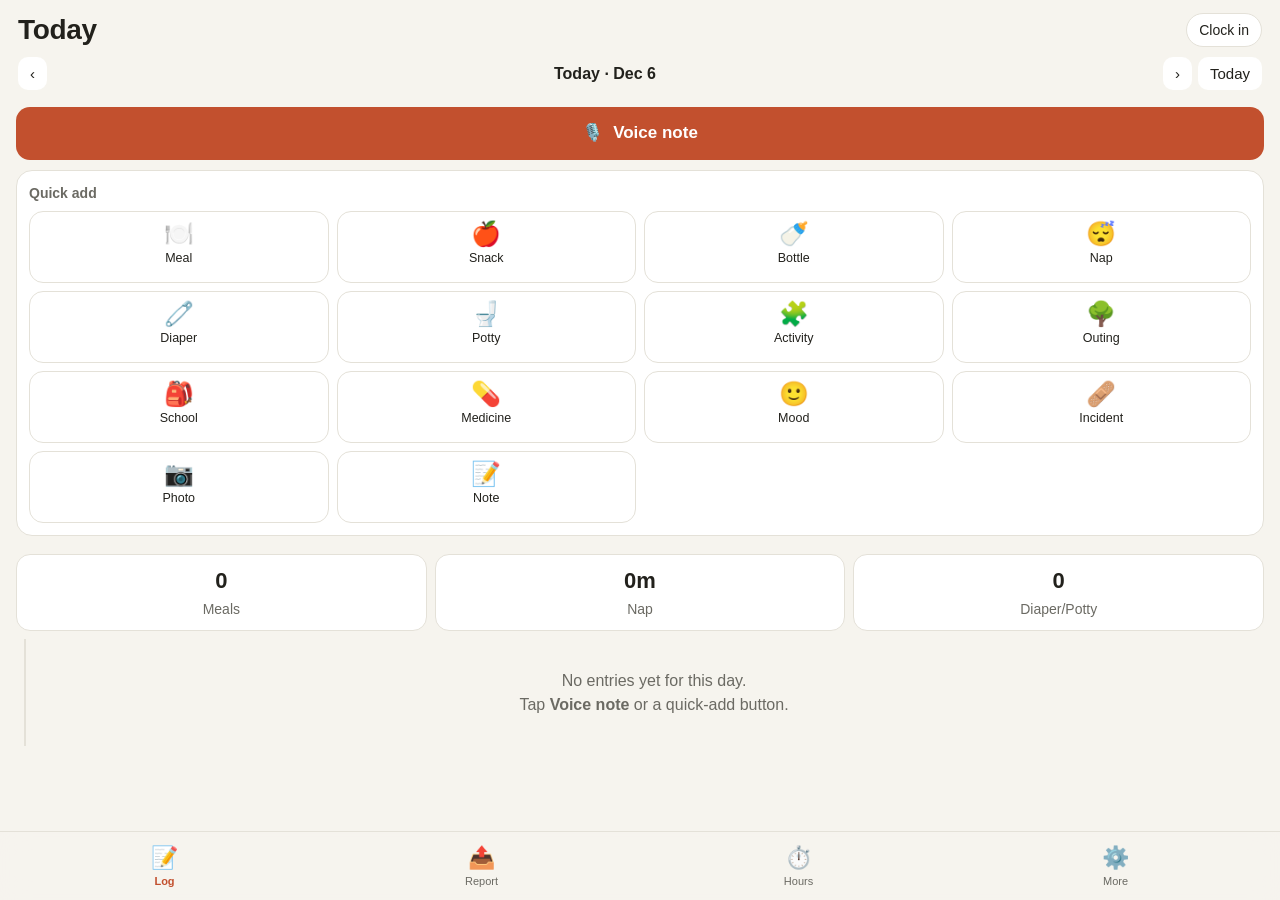
==== nannylog/index.html @ 2365e715 "Add Nanny Log iPhone web app (v1.0) Co-Authored-By: Claude Opus 5.5 <noreply@anthropic.com> Claude-S" ====
<!DOCTYPE html>
<html lang="en">
<head>
<meta charset="utf-8">
<meta name="viewport" content="width=device-width, initial-scale=1, viewport-fit=cover">
<meta name="apple-mobile-web-app-capable" content="yes">
<meta name="mobile-web-app-capable" content="yes">
<meta name="apple-mobile-web-app-status-bar-style" content="default">
<meta name="apple-mobile-web-app-title" content="Nanny Log">
<meta name="theme-color" content="#F6F4EE" media="(prefers-color-scheme: light)">
<meta name="theme-color" content="#16150F" media="(prefers-color-scheme: dark)">
<link rel="manifest" href="manifest.json">
<link rel="apple-touch-icon" href="icons/icon-180.png">
<title>Nanny Log</title>
<style>
:root{
  --bg:#F6F4EE;--card:#FFFFFF;--ink:#22211C;--sub:#6B6A63;--line:#E4E1D8;
  --accent:#C2502E;--accent-ink:#FFFFFF;--soft:#FBEDE7;--ok:#1D7A5A;--okbg:#E3F3EC;
  --warn:#9A5B07;--warnbg:#FCF1DC;--bad:#B3261E;--badbg:#FCE9E8;
  --r:16px;--safe-b:env(safe-area-inset-bottom);--safe-t:env(safe-area-inset-top);
}
@media (prefers-color-scheme:dark){:root{
  --bg:#16150F;--card:#22211B;--ink:#F1EFE8;--sub:#A9A79E;--line:#35342D;
  --accent:#E8774F;--accent-ink:#1A0E08;--soft:#3A231A;--ok:#5DCAA5;--okbg:#14332A;
  --warn:#F0B35A;--warnbg:#3A2A10;--bad:#F28B82;--badbg:#3D1715;}}
*{box-sizing:border-box;-webkit-tap-highlight-color:transparent}
html,body{margin:0;background:var(--bg);color:var(--ink);font:16px/1.45 -apple-system,BlinkMacSystemFont,"SF Pro Text","Segoe UI",Roboto,sans-serif}
body{padding-top:var(--safe-t);padding-bottom:calc(84px + var(--safe-b));min-height:100vh}
button,input,select,textarea{font:inherit;color:inherit}
header{position:sticky;top:0;z-index:5;background:var(--bg);padding:10px 18px 8px;border-bottom:1px solid transparent}
header.scrolled{border-bottom-color:var(--line)}
.hrow{display:flex;align-items:center;justify-content:space-between;gap:10px}
h1{font-size:28px;margin:0;font-weight:700;letter-spacing:-.3px}
.sub{color:var(--sub);font-size:14px}
.datebar{display:flex;align-items:center;gap:6px;margin-top:6px}
.datebar button{border:none;background:var(--card);border-radius:10px;padding:6px 12px;font-size:15px}
.datebar .d{flex:1;text-align:center;font-weight:600}
main{padding:8px 16px}
.card{background:var(--card);border-radius:var(--r);padding:14px;margin:10px 0;border:1px solid var(--line)}
.grid{display:grid;grid-template-columns:repeat(4,1fr);gap:8px}
.qa{border:none;background:var(--card);border:1px solid var(--line);border-radius:14px;padding:10px 2px 8px;display:flex;flex-direction:column;align-items:center;gap:3px;font-size:12.5px;min-height:72px}
.qa .ic{font-size:24px;line-height:1}
.qa:active{transform:scale(.96)}
.big{width:100%;border:none;border-radius:14px;padding:14px;font-weight:600;font-size:17px;background:var(--accent);color:var(--accent-ink);display:flex;gap:10px;align-items:center;justify-content:center}
.big.sec{background:var(--soft);color:var(--accent)}
.row{display:flex;gap:10px;align-items:center}
.chip{border:1px solid var(--line);background:var(--card);border-radius:999px;padding:6px 12px;font-size:14px}
.chip.on{background:var(--accent);color:var(--accent-ink);border-color:var(--accent)}
.tl{position:relative;margin-left:8px;padding-left:18px;border-left:2px solid var(--line)}
.item{position:relative;background:var(--card);border:1px solid var(--line);border-radius:14px;padding:10px 12px;margin:10px 0}
.item:before{content:"";position:absolute;left:-26px;top:16px;width:12px;height:12px;border-radius:50%;background:var(--accent);border:3px solid var(--bg)}
.item.incident:before{background:var(--bad)}
.item .t{font-size:13px;color:var(--sub)}
.item .h{font-weight:600;display:flex;gap:6px;align-items:center}
.item .tx{white-space:pre-wrap;margin-top:2px}
.item img{max-width:100%;border-radius:10px;margin-top:8px;display:block}
.item audio{width:100%;margin-top:8px}
.tag{font-size:11.5px;border-radius:6px;padding:1px 7px;background:var(--soft);color:var(--accent);font-weight:600}
.empty{text-align:center;color:var(--sub);padding:30px 10px}
nav{position:fixed;left:0;right:0;bottom:0;z-index:10;background:color-mix(in srgb,var(--bg) 92%,transparent);backdrop-filter:blur(14px);-webkit-backdrop-filter:blur(14px);border-top:1px solid var(--line);display:flex;padding:6px 6px calc(6px + var(--safe-b))}
nav button{flex:1;border:none;background:none;display:flex;flex-direction:column;align-items:center;font-size:11px;color:var(--sub);padding:4px 0}
nav button .ic{font-size:22px}
nav button.on{color:var(--accent);font-weight:600}
.sheet-bg{position:fixed;inset:0;background:rgba(0,0,0,.35);z-index:20;display:none}
.sheet{position:fixed;left:0;right:0;bottom:0;z-index:21;background:var(--bg);border-radius:22px 22px 0 0;padding:10px 16px calc(18px + var(--safe-b));max-height:92vh;overflow:auto;transform:translateY(105%);transition:transform .25s ease}
.sheet.open{transform:none}
.grab{width:40px;height:5px;border-radius:3px;background:var(--line);margin:4px auto 10px}
label{display:block;font-size:13px;color:var(--sub);margin:12px 0 4px;font-weight:600}
input[type=text],input[type=number],input[type=time],input[type=date],input[type=tel],select,textarea{width:100%;border:1px solid var(--line);background:var(--card);border-radius:12px;padding:11px 12px;font-size:16px}
textarea{min-height:110px;resize:vertical}
.mic{width:76px;height:76px;border-radius:50%;border:none;background:var(--accent);color:var(--accent-ink);font-size:30px;display:flex;align-items:center;justify-content:center;margin:6px auto}
.mic.rec{background:var(--bad);animation:pulse 1.2s infinite}
@keyframes pulse{0%{box-shadow:0 0 0 0 rgba(179,38,30,.45)}70%{box-shadow:0 0 0 18px rgba(179,38,30,0)}100%{box-shadow:0 0 0 0 rgba(179,38,30,0)}}
@media (prefers-reduced-motion:reduce){.mic.rec{animation:none}.sheet{transition:none}}
.hint{font-size:13px;color:var(--sub);text-align:center}
.note{font-size:13px;border-radius:12px;padding:10px 12px;background:var(--warnbg);color:var(--warn)}
.okn{background:var(--okbg);color:var(--ok)}
.stat{flex:1;background:var(--card);border:1px solid var(--line);border-radius:14px;padding:10px;text-align:center}
.stat b{display:block;font-size:22px}
.list .li{display:flex;justify-content:space-between;align-items:center;padding:10px 0;border-bottom:1px solid var(--line)}
.list .li:last-child{border-bottom:none}
.link{border:none;background:none;color:var(--accent);font-weight:600;padding:6px 0}
.danger{color:var(--bad)}
.toast{position:fixed;left:50%;bottom:calc(96px + var(--safe-b));transform:translateX(-50%);background:var(--ink);color:var(--bg);padding:10px 16px;border-radius:12px;font-size:14px;z-index:40;opacity:0;transition:opacity .2s;pointer-events:none}
.toast.show{opacity:1}
.view{display:none}.view.on{display:block}
.emerg a{display:flex;justify-content:space-between;text-decoration:none;color:inherit;padding:12px 0;border-bottom:1px solid var(--line)}
.emerg a b{color:var(--accent)}
pre.rep{white-space:pre-wrap;font:14px/1.5 -apple-system,sans-serif;background:var(--card);border:1px solid var(--line);border-radius:12px;padding:12px;margin:0}
.sr{position:absolute;width:1px;height:1px;overflow:hidden;clip:rect(0 0 0 0)}
</style>
</head>
<body>
<header id="hdr">
  <div class="hrow"><h1 id="title">Today</h1><button class="chip" id="clockBtn" aria-label="Clock in or out">Clock in</button></div>
  <div class="datebar" id="datebar">
    <button id="prevDay" aria-label="Previous day">‹</button>
    <div class="d" id="dateLbl"></div>
    <button id="nextDay" aria-label="Next day">›</button>
    <button id="todayBtn">Today</button>
  </div>
</header>

<main>
<!-- ============ TODAY / LOG ============ -->
<section class="view on" id="v-log">
  <button class="big" id="voiceBtn"><span>🎙️</span> Voice note</button>
  <div class="card" style="padding:12px">
    <div class="sub" style="margin-bottom:8px;font-weight:600">Quick add</div>
    <div class="grid" id="quick"></div>
  </div>
  <div class="row" id="childFilter" style="flex-wrap:wrap;gap:6px;margin:6px 0"></div>
  <div class="row" style="gap:8px;margin:8px 0">
    <div class="stat"><b id="sMeals">0</b><span class="sub">Meals</span></div>
    <div class="stat"><b id="sNap">0m</b><span class="sub">Nap</span></div>
    <div class="stat"><b id="sDiaper">0</b><span class="sub">Diaper/Potty</span></div>
  </div>
  <div class="tl" id="timeline"></div>
</section>

<!-- ============ REPORT ============ -->
<section class="view" id="v-report">
  <div class="card">
    <div class="sub" style="font-weight:600;margin-bottom:6px">Daily report for parents</div>
    <pre class="rep" id="repText"></pre>
    <div class="row" style="margin-top:12px">
      <button class="big" id="shareRep"><span>📤</span> Share</button>
      <button class="big sec" id="copyRep">Copy</button>
    </div>
  </div>
  <div class="card">
    <div class="sub" style="font-weight:600">Search all logs</div>
    <input type="text" id="searchBox" placeholder="e.g. fever, park, Maya" style="margin-top:8px">
    <div id="searchRes" class="list"></div>
  </div>
</section>

<!-- ============ HOURS ============ -->
<section class="view" id="v-hours">
  <div class="row" style="gap:8px">
    <div class="stat"><b id="hWeek">0.0</b><span class="sub">Hours this week</span></div>
    <div class="stat"><b id="hPay">$0</b><span class="sub">Est. gross pay</span></div>
  </div>
  <div class="note" id="otNote" style="display:none;margin-top:10px"></div>
  <div class="card">
    <div class="hrow"><div class="sub" style="font-weight:600">Shifts</div><button class="link" id="addShift">+ Add shift</button></div>
    <div class="list" id="shiftList"></div>
  </div>
  <p class="hint">Week runs Sunday to Saturday. Ontario overtime generally starts after 44 hours in a week (1.5× pay). Estimates only, before tax.</p>
</section>

<!-- ============ SETTINGS / MORE ============ -->
<section class="view" id="v-more">
  <div class="card emerg">
    <div class="sub" style="font-weight:600">Emergency</div>
    <a href="tel:911"><span>Emergency (police, ambulance, fire)</span><b>911</b></a>
    <a href="tel:18447647669"><span>Ontario Poison Centre</span><b>1-844-764-7669</b></a>
    <a href="tel:811"><span>Health811 (nurse advice)</span><b>811</b></a>
    <a id="parentCall" href="#"><span id="parentLbl">Parent</span><b id="parentNum">Add in settings</b></a>
    <div id="allergyBox" class="note" style="margin-top:10px;display:none"></div>
  </div>
  <div class="card">
    <div class="sub" style="font-weight:600">Children</div>
    <div class="list" id="kidList"></div>
    <button class="link" id="addKid">+ Add child</button>
  </div>
  <div class="card">
    <div class="sub" style="font-weight:600">Settings</div>
    <label for="setName">Your name</label><input type="text" id="setName" placeholder="e.g. Nusrat">
    <label for="setParent">Parent name</label><input type="text" id="setParent" placeholder="e.g. Sarah">
    <label for="setPhone">Parent phone</label><input type="tel" id="setPhone" placeholder="e.g. 416 555 0123">
    <label for="setRate">Hourly rate ($)</label><input type="number" id="setRate" step="0.05" min="0" placeholder="17.95">
    <label for="setLang">Voice note language</label>
    <select id="setLang">
      <option value="en-CA">English (Canada)</option><option value="en-US">English (US)</option>
      <option value="bn-BD">Bangla (বাংলা)</option><option value="hi-IN">Hindi</option><option value="ur-PK">Urdu</option>
    </select>
    <label for="setAudio">Keep audio recording with voice notes</label>
    <select id="setAudio"><option value="1">Yes</option><option value="0">No, text only</option></select>
  </div>
  <div class="card">
    <div class="sub" style="font-weight:600">Backup</div>
    <p class="hint" style="text-align:left">Your log is saved only on this phone. Make a backup every week and keep it in Files or iCloud Drive.</p>
    <button class="big sec" id="exportJson">Download backup</button>
    <div style="height:8px"></div>
    <button class="big sec" id="exportCsv">Export log as spreadsheet (CSV)</button>
    <div style="height:8px"></div>
    <label class="big sec" for="importFile" style="margin:0;color:var(--accent);font-size:17px">Restore from backup</label>
    <input type="file" id="importFile" accept="application/json,.json" class="sr">
  </div>
  <p class="hint">Nanny Log v1.0 · data stays on your device</p>
</section>
</main>

<nav id="nav">
  <button class="on" data-v="log"><span class="ic">📝</span>Log</button>
  <button data-v="report"><span class="ic">📤</span>Report</button>
  <button data-v="hours"><span class="ic">⏱️</span>Hours</button>
  <button data-v="more"><span class="ic">⚙️</span>More</button>
</nav>

<div class="sheet-bg" id="sheetBg"></div>
<div class="sheet" id="sheet" role="dialog" aria-modal="true"><div class="grab"></div><div id="sheetBody"></div></div>
<div class="toast" id="toast"></div>

<script>
/* ================= storage (IndexedDB) ================= */
const DB_NAME='nannylog', DB_VER=1;
let db;
function openDB(){return new Promise((res,rej)=>{const r=indexedDB.open(DB_NAME,DB_VER);
  r.onupgradeneeded=e=>{const d=e.target.result;
    if(!d.objectStoreNames.contains('entries')){const s=d.createObjectStore('entries',{keyPath:'id'});s.createIndex('date','date');}
    if(!d.objectStoreNames.contains('shifts')){const s=d.createObjectStore('shifts',{keyPath:'id'});s.createIndex('date','date');}
    if(!d.objectStoreNames.contains('kv'))d.createObjectStore('kv');};
  r.onsuccess=()=>{db=r.result;res(db)};r.onerror=()=>rej(r.error);});}
function tx(store,mode='readonly'){return db.transaction(store,mode).objectStore(store)}
const p=req=>new Promise((res,rej)=>{req.onsuccess=()=>res(req.result);req.onerror=()=>rej(req.error)});
const put=(s,v,k)=>p(tx(s,'readwrite').put(v,k));
const del=(s,k)=>p(tx(s,'readwrite').delete(k));
const getAll=s=>p(tx(s).getAll());
const byDate=(s,d)=>p(tx(s).index('date').getAll(d));
const kvGet=k=>p(tx('kv').get(k));
const uid=()=>Date.now().toString(36)+Math.random().toString(36).slice(2,7);

/* ================= state ================= */
let S={name:'',parent:'',phone:'',rate:17.95,lang:'en-CA',keepAudio:'1',kids:[]};
let curDate=today(); let filterKid='all';
function today(d=new Date()){return d.getFullYear()+'-'+String(d.getMonth()+1).padStart(2,'0')+'-'+String(d.getDate()).padStart(2,'0')}
function fmtDate(s){const d=new Date(s+'T12:00');return d.toLocaleDateString('en-CA',{weekday:'long',month:'short',day:'numeric'})}
function fmtTime(ts){return new Date(ts).toLocaleTimeString('en-CA',{hour:'numeric',minute:'2-digit'})}
function esc(s){return (s||'').replace(/[&<>"]/g,c=>({'&':'&amp;','<':'&lt;','>':'&gt;','"':'&quot;'}[c]))}
async function saveSettings(){await put('kv',S,'settings')}

const TYPES={
  meal:{ic:'🍽️',lbl:'Meal'}, snack:{ic:'🍎',lbl:'Snack'}, bottle:{ic:'🍼',lbl:'Bottle'},
  nap:{ic:'😴',lbl:'Nap'}, diaper:{ic:'🧷',lbl:'Diaper'}, potty:{ic:'🚽',lbl:'Potty'},
  play:{ic:'🧩',lbl:'Activity'}, outing:{ic:'🌳',lbl:'Outing'}, school:{ic:'🎒',lbl:'School'},
  medicine:{ic:'💊',lbl:'Medicine'}, mood:{ic:'🙂',lbl:'Mood'}, incident:{ic:'🩹',lbl:'Incident'},
  photo:{ic:'📷',lbl:'Photo'}, note:{ic:'📝',lbl:'Note'}, voice:{ic:'🎙️',lbl:'Voice note'}
};
const QUICK=['meal','snack','bottle','nap','diaper','potty','play','outing','school','medicine','mood','incident','photo','note'];

/* ================= ui helpers ================= */
const $=id=>document.getElementById(id);
function toast(m){const t=$('toast');t.textContent=m;t.classList.add('show');clearTimeout(t._h);t._h=setTimeout(()=>t.classList.remove('show'),1800)}
function openSheet(html,onReady){$('sheetBody').innerHTML=html;$('sheetBg').style.display='block';requestAnimationFrame(()=>$('sheet').classList.add('open'));onReady&&onReady()}
function closeSheet(){stopVoice();$('sheet').classList.remove('open');setTimeout(()=>{$('sheetBg').style.display='none';$('sheetBody').innerHTML=''},250)}
$('sheetBg').onclick=closeSheet;
window.addEventListener('scroll',()=>$('hdr').classList.toggle('scrolled',scrollY>4));

function kidChips(sel,id='kidSel'){
  if(!S.kids.length)return '<p class="hint" style="text-align:left">Tip: add children in More → Children.</p>';
  return `<label>Child</label><div class="row" id="${id}" style="flex-wrap:wrap;gap:6px">`+
    S.kids.map(k=>`<button type="button" class="chip ${sel.includes(k.id)?'on':''}" data-k="${k.id}">${esc(k.name)}</button>`).join('')+'</div>';
}
function bindKidChips(id='kidSel'){const w=$(id);if(!w)return;w.querySelectorAll('.chip').forEach(b=>b.onclick=()=>b.classList.toggle('on'))}
function readKids(id='kidSel'){const w=$(id);if(!w)return [];return [...w.querySelectorAll('.chip.on')].map(b=>b.dataset.k)}
function kidNames(ids){return (ids||[]).map(i=>(S.kids.find(k=>k.id===i)||{}).name).filter(Boolean).join(', ')}
function nowTimeStr(){const d=new Date();return String(d.getHours()).padStart(2,'0')+':'+String(d.getMinutes()).padStart(2,'0')}
function tsFrom(dateStr,timeStr){return new Date(dateStr+'T'+(timeStr||'12:00')).getTime()}

/* ================= entry editor ================= */
const DETAIL={
  meal:[['what','What did they eat?','text','e.g. rice, dal, chicken'],['amount','How much?','select',['All','Most','Half','A little','None']]],
  snack:[['what','Snack','text','e.g. apple slices + cheese'],['amount','How much?','select',['All','Most','Half','A little','None']]],
  bottle:[['ml','Amount (ml)','number','e.g. 150'],['kind','Type','select',['Breast milk','Formula','Milk','Water']]],
  nap:[['start','Start','time'],['end','End','time']],
  diaper:[['kind','Diaper','select',['Wet','Dirty','Wet + dirty','Dry']]],
  potty:[['kind','Potty','select',['Pee','Poop','Tried, nothing','Accident']]],
  play:[['what','Activity','text','e.g. blocks, painting, reading']],
  outing:[['where','Where?','text','e.g. Riverdale Park, library']],
  school:[['kind','School','select',['Drop-off','Pick-up','Homework']]],
  medicine:[['name','Medicine','text','name and dose'],['permission','Written permission from parent?','select',['Yes','No']]],
  mood:[['kind','Mood','select',['Happy','Calm','Tired','Cranky','Sad','Unwell']]],
  incident:[['what','What happened?','text','e.g. fell at park, scraped knee'],['action','What did you do?','text','e.g. cleaned, ice pack'],['told','Parent informed?','select',['Yes, called','Yes, text','Will tell at pick-up']]],
  photo:[], note:[]
};
function detailHtml(type,d={}){return (DETAIL[type]||[]).map(([k,l,t,ph])=>{
  if(t==='select')return `<label>${l}</label><select data-f="${k}">`+ph.map(o=>`<option ${d[k]===o?'selected':''}>${o}</option>`).join('')+'</select>';
  return `<label>${l}</label><input type="${t}" data-f="${k}" value="${esc(d[k]||'')}" placeholder="${ph||''}">`;}).join('')}
function summary(e){const d=e.details||{};
  switch(e.type){case 'meal':case 'snack':return [d.what,d.amount&&`(${d.amount.toLowerCase()})`].filter(Boolean).join(' ');
  case 'bottle':return [d.ml&&d.ml+' ml',d.kind].filter(Boolean).join(' ');
  case 'nap':return d.start?`${d.start}${d.end?' – '+d.end:' (sleeping)'}${napMin(e)?' · '+mins(napMin(e)):''}`:'';
  case 'diaper':case 'potty':case 'mood':case 'school':return d.kind||'';
  case 'play':return d.what||''; case 'outing':return d.where||'';
  case 'medicine':return [d.name,d.permission&&('permission: '+d.permission)].filter(Boolean).join(' · ');
  case 'incident':return [d.what,d.action&&('Action: '+d.action),d.told&&('Parent: '+d.told)].filter(Boolean).join('\n');
  default:return '';}}
function napMin(e){const d=e.details||{};if(!d.start||!d.end)return 0;const [a,b]=d.start.split(':').map(Number),[c,f]=d.end.split(':').map(Number);let m=(c*60+f)-(a*60+b);if(m<0)m+=1440;return m}
function mins(m){return m>=60?`${Math.floor(m/60)}h ${m%60}m`:`${m}m`}

async function openEntry(type,existing){
  const e=existing||{id:uid(),date:curDate,type,kids:S.kids.length===1?[S.kids[0].id]:[],details:{},text:''};
  if(!existing&&type==='nap')e.details.start=nowTimeStr();
  const t=TYPES[e.type];
  openSheet(`
    <div class="hrow"><h2 style="margin:0">${t.ic} ${t.lbl}</h2><button class="link" id="cancelE">Cancel</button></div>
    ${kidChips(e.kids)}
    <label for="eTime" ${e.type==='nap'?'style="display:none"':''}>Time</label><input ${e.type==='nap'?'style="display:none"':''} type="time" id="eTime" value="${existing?new Date(e.ts).toTimeString().slice(0,5):nowTimeStr()}">
    ${detailHtml(e.type,e.details)}
    <label for="eText">Notes</label>
    <textarea id="eText" placeholder="Type, or tap the 🎤 on your keyboard to dictate">${esc(e.text)}</textarea>
    ${e.type==='photo'||e.photo?`<label>Photo</label><input type="file" id="ePhoto" accept="image/*" capture="environment"><div id="ePrev"></div>`:''}
    ${e.type==='medicine'?'<div class="note" style="margin-top:10px">Give medicine only with the parent\'s written permission.</div>':''}
    ${e.type==='incident'?'<div class="note" style="margin-top:10px">Tell the parents about every injury, even small ones. Call 911 if it is serious.</div>':''}
    <div style="height:14px"></div>
    <button class="big" id="saveE">Save</button>
    ${existing?'<div style="text-align:center;margin-top:8px"><button class="link danger" id="delE">Delete entry</button></div>':''}
  `,()=>{
    bindKidChips();$('cancelE').onclick=closeSheet;
    let photoBlob=e.photo||null;
    if(photoBlob&&$('ePrev'))$('ePrev').innerHTML=`<img src="${URL.createObjectURL(photoBlob)}" style="max-width:100%;border-radius:10px;margin-top:8px">`;
    if($('ePhoto'))$('ePhoto').onchange=async ev=>{const f=ev.target.files[0];if(!f)return;photoBlob=await shrink(f);$('ePrev').innerHTML=`<img src="${URL.createObjectURL(photoBlob)}" style="max-width:100%;border-radius:10px;margin-top:8px">`};
    $('saveE').onclick=async()=>{
      const det={};document.querySelectorAll('#sheetBody [data-f]').forEach(i=>det[i.dataset.f]=i.value.trim());
      e.details=det;e.text=$('eText').value.trim();e.kids=readKids();e.ts=tsFrom(e.date,(e.type==='nap'&&det.start)?det.start:$('eTime').value);
      if(photoBlob)e.photo=photoBlob;
      if(e.type==='photo'&&!e.photo&&!e.text){toast('Add a photo or a note');return}
      await put('entries',e);closeSheet();toast('Saved');render();};
    if($('delE'))$('delE').onclick=async()=>{if(confirmDel()){await del('entries',e.id);closeSheet();toast('Deleted');render()}};
  });
}
function confirmDel(){return window.confirm('Delete this entry?')}
function shrink(file,max=1280){return new Promise(res=>{const img=new Image();img.onload=()=>{const s=Math.min(1,max/Math.max(img.width,img.height));const c=document.createElement('canvas');c.width=img.width*s;c.height=img.height*s;c.getContext('2d').drawImage(img,0,0,c.width,c.height);c.toBlob(b=>res(b||file),'image/jpeg',.82)};img.onerror=()=>res(file);img.src=URL.createObjectURL(file)})}

/* ================= voice note ================= */
const SR=window.SpeechRecognition||window.webkitSpeechRecognition;
let rec=null, recOn=false, mediaRec=null, audioChunks=[], audioBlob=null, finalText='';
function stopVoice(){try{rec&&recOn&&rec.stop()}catch(_){}recOn=false;try{mediaRec&&mediaRec.state==='recording'&&mediaRec.stop()}catch(_){}}
function openVoice(){
  audioBlob=null;finalText='';
  openSheet(`
    <div class="hrow"><h2 style="margin:0">🎙️ Voice note</h2><button class="link" id="cancelV">Cancel</button></div>
    ${kidChips(S.kids.length===1?[S.kids[0].id]:[])}
    <div style="text-align:center;margin-top:10px">
      <button class="mic" id="micBtn" aria-label="Start recording">🎤</button>
      <div class="hint" id="micHint">${SR?'Tap to start speaking. Tap again to stop.':'Live speech-to-text is not available here. Tap in the box and use the 🎤 on the iPhone keyboard to dictate.'}</div>
    </div>
    <label for="vText">Text (you can edit it)</label>
    <textarea id="vText" placeholder="Your words will appear here…"></textarea>
    <label for="vType">Save as</label>
    <select id="vType">${QUICK.filter(q=>q!=='photo').map(q=>`<option value="${q}" ${q==='note'?'selected':''}>${TYPES[q].lbl}</option>`).join('')}</select>
    <div id="vAudio"></div>
    <div style="height:14px"></div>
    <button class="big" id="saveV">Save</button>
  `,()=>{
    bindKidChips();$('cancelV').onclick=closeSheet;
    $('micBtn').onclick=()=>recOn?stopVoice():startVoice();
    $('saveV').onclick=async()=>{
      stopVoice();await new Promise(r=>setTimeout(r,350));
      const text=$('vText').value.trim();if(!text&&!audioBlob){toast('Nothing to save yet');return}
      const e={id:uid(),date:curDate,ts:curDate===today()?Date.now():tsFrom(curDate,nowTimeStr()),type:$('vType').value,kids:readKids(),details:{},text,voice:true};
      if(audioBlob&&S.keepAudio==='1')e.audio=audioBlob;
      await put('entries',e);closeSheet();toast('Voice note saved');render();};
  });
}
async function startVoice(){
  const box=$('vText');finalText=box.value?box.value.trim()+' ':'';
  if(!SR){box.focus();return}
  if(S.keepAudio==='1'&&navigator.mediaDevices&&window.MediaRecorder){
    try{const st=await navigator.mediaDevices.getUserMedia({audio:true});audioChunks=[];
      mediaRec=new MediaRecorder(st);mediaRec.ondataavailable=ev=>ev.data.size&&audioChunks.push(ev.data);
      mediaRec.onstop=()=>{st.getTracks().forEach(t=>t.stop());audioBlob=new Blob(audioChunks,{type:mediaRec.mimeType||'audio/mp4'});
        if($('vAudio'))$('vAudio').innerHTML=`<label>Recording</label><audio controls src="${URL.createObjectURL(audioBlob)}"></audio>`};
      mediaRec.start();}catch(err){mediaRec=null}
  }
  rec=new SR();rec.lang=S.lang;rec.interimResults=true;rec.continuous=true;
  rec.onresult=ev=>{let interim='';for(let i=ev.resultIndex;i<ev.results.length;i++){const r=ev.results[i];if(r.isFinal)finalText+=r[0].transcript.trim()+' ';else interim+=r[0].transcript}
    box.value=(finalText+interim).trimStart();};
  rec.onerror=ev=>{$('micHint').textContent=ev.error==='not-allowed'?'Microphone or speech permission was denied. Allow it in Settings, or use keyboard dictation.':'Speech stopped ('+ev.error+'). You can type or use keyboard dictation.';};
  rec.onend=()=>{if(recOn){try{rec.start()}catch(_){recOn=false;uiMic()}}else uiMic()};
  try{rec.start();recOn=true;uiMic()}catch(err){$('micHint').textContent='Could not start. Use keyboard dictation instead.'}
}
function uiMic(){const b=$('micBtn');if(!b)return;b.classList.toggle('rec',recOn);b.textContent=recOn?'■':'🎤';b.setAttribute('aria-label',recOn?'Stop recording':'Start recording');
  $('micHint').textContent=recOn?'Listening… tap ■ to stop.':(SR?'Tap to speak again, or edit the text.':$('micHint').textContent);
  if(!recOn&&mediaRec&&mediaRec.state==='recording')mediaRec.stop();}

/* ================= render log ================= */
async function render(){
  $('dateLbl').textContent=curDate===today()?'Today · '+fmtDate(curDate).split(',')[1]:fmtDate(curDate);
  $('title').textContent=({log:curDate===today()?'Today':'Log',report:'Report',hours:'Hours',more:'More'})[curView];
  let list=(await byDate('entries',curDate)).sort((a,b)=>a.ts-b.ts);
  const fk=$('childFilter');
  fk.innerHTML=S.kids.length>1?['all',...S.kids.map(k=>k.id)].map(id=>`<button class="chip ${filterKid===id?'on':''}" data-f="${id}">${id==='all'?'All':esc(S.kids.find(k=>k.id===id).name)}</button>`).join(''):'';
  fk.querySelectorAll('.chip').forEach(b=>b.onclick=()=>{filterKid=b.dataset.f;render()});
  if(filterKid!=='all')list=list.filter(e=>!e.kids||!e.kids.length||e.kids.includes(filterKid));
  $('sMeals').textContent=list.filter(e=>e.type==='meal').length;
  $('sNap').textContent=mins(list.filter(e=>e.type==='nap').reduce((a,e)=>a+napMin(e),0));
  $('sDiaper').textContent=list.filter(e=>e.type==='diaper'||e.type==='potty').length;
  const tl=$('timeline');
  if(!list.length){tl.innerHTML='<div class="empty">No entries yet for this day.<br>Tap <b>Voice note</b> or a quick-add button.</div>';}
  else tl.innerHTML=list.slice().reverse().map(e=>{const t=TYPES[e.type]||TYPES.note;const s=summary(e);
    return `<div class="item ${e.type==='incident'?'incident':''}" data-id="${e.id}">
      <div class="t">${fmtTime(e.ts)}${e.kids&&e.kids.length?' · '+esc(kidNames(e.kids)):''}${e.voice?' · <span class="tag">voice</span>':''}</div>
      <div class="h">${t.ic} ${t.lbl}</div>
      ${s?`<div class="tx">${esc(s)}</div>`:''}${e.text?`<div class="tx">${esc(e.text)}</div>`:''}
      ${e.photo?`<img alt="Photo" data-blob="photo">`:''}${e.audio?`<audio controls preload="none"></audio>`:''}
    </div>`}).join('');
  tl.querySelectorAll('.item').forEach(div=>{const e=list.find(x=>x.id===div.dataset.id);
    const img=div.querySelector('img');if(img&&e.photo)img.src=URL.createObjectURL(e.photo);
    const au=div.querySelector('audio');if(au&&e.audio)au.src=URL.createObjectURL(e.audio);
    div.onclick=ev=>{if(ev.target.tagName==='AUDIO')return;openEntry(e.type,e)};});
  renderClock();
  if(curView==='report')renderReport(list);
}

/* ================= report ================= */
async function buildReport(){
  const list=(await byDate('entries',curDate)).sort((a,b)=>a.ts-b.ts);
  const lines=[];const greet=S.parent?`Hi ${S.parent},`:'Hi,';
  lines.push(greet,`Here is the day summary for ${fmtDate(curDate)}.`,'');
  const groups=S.kids.length?[...S.kids.map(k=>({k,items:list.filter(e=>e.kids&&e.kids.includes(k.id))})),{k:{name:'General'},items:list.filter(e=>!e.kids||!e.kids.length)}]:[{k:null,items:list}];
  for(const g of groups){if(!g.items.length)continue;
    if(g.k)lines.push(`— ${g.k.name} —`);
    const nap=g.items.filter(e=>e.type==='nap').reduce((a,e)=>a+napMin(e),0);
    const meals=g.items.filter(e=>['meal','snack','bottle'].includes(e.type));
    if(meals.length)lines.push('Food: '+meals.map(e=>`${fmtTime(e.ts)} ${summary(e)||TYPES[e.type].lbl}`).join('; '));
    if(nap)lines.push('Nap: '+mins(nap));
    const dp=g.items.filter(e=>['diaper','potty'].includes(e.type));
    if(dp.length)lines.push(`Diaper/potty: ${dp.length} (`+dp.map(e=>summary(e)).filter(Boolean).join(', ')+')');
    const act=g.items.filter(e=>['play','outing','school'].includes(e.type));
    if(act.length)lines.push('Activities: '+act.map(e=>summary(e)||TYPES[e.type].lbl).join('; '));
    const md=g.items.filter(e=>e.type==='mood').map(e=>summary(e));if(md.length)lines.push('Mood: '+md.join(', '));
    const med=g.items.filter(e=>e.type==='medicine');if(med.length)lines.push('Medicine: '+med.map(e=>`${fmtTime(e.ts)} ${summary(e)}`).join('; '));
    const inc=g.items.filter(e=>e.type==='incident');if(inc.length)lines.push('⚠️ Incident: '+inc.map(e=>`${fmtTime(e.ts)} ${summary(e).replace(/\n/g,'. ')}`).join('; '));
    const notes=g.items.filter(e=>e.text&&!['incident'].includes(e.type)).map(e=>e.text);
    if(notes.length)lines.push('Notes: '+notes.join(' '));
    lines.push('');}
  if(!list.length)lines.push('(No entries logged for this day.)','');
  lines.push(S.name?`— ${S.name}`:'');
  return lines.join('\n').trim();
}
async function renderReport(){$('repText').textContent=await buildReport()}
$('shareRep').onclick=async()=>{const t=await buildReport();
  if(navigator.share){try{await navigator.share({title:'Daily report',text:t})}catch(_){}}else{await copy(t)}};
$('copyRep').onclick=async()=>copy(await buildReport());
async function copy(t){try{await navigator.clipboard.writeText(t);toast('Copied')}catch(_){toast('Select the text and copy')}}
$('searchBox').oninput=async ev=>{const q=ev.target.value.trim().toLowerCase();const out=$('searchRes');if(q.length<2){out.innerHTML='';return}
  const all=(await getAll('entries')).filter(e=>((e.text||'')+' '+summary(e)+' '+kidNames(e.kids)+' '+(TYPES[e.type]||{}).lbl).toLowerCase().includes(q)).sort((a,b)=>b.ts-a.ts).slice(0,40);
  out.innerHTML=all.length?all.map(e=>`<div class="li" data-d="${e.date}"><div><div class="sub">${fmtDate(e.date)} · ${fmtTime(e.ts)}</div><div>${TYPES[e.type].ic} ${esc((summary(e)+' '+(e.text||'')).trim().slice(0,90))}</div></div><span>›</span></div>`).join(''):'<div class="empty">No matches</div>';
  out.querySelectorAll('.li').forEach(li=>li.onclick=()=>{curDate=li.dataset.d;show('log')});};

/* ================= hours ================= */
async function openShift(sh){
  const s=sh||{id:uid(),date:curDate,in:nowTimeStr(),out:''};
  openSheet(`<div class="hrow"><h2 style="margin:0">⏱️ Shift</h2><button class="link" id="cancelS">Cancel</button></div>
    <label for="sDate">Date</label><input type="date" id="sDate" value="${s.date}">
    <label for="sIn">Start</label><input type="time" id="sIn" value="${s.in}">
    <label for="sOut">End</label><input type="time" id="sOut" value="${s.out||''}">
    <label for="sBreak">Unpaid break (minutes)</label><input type="number" id="sBreak" value="${s.brk||0}" min="0">
    <div style="height:14px"></div><button class="big" id="saveS">Save</button>
    ${sh?'<div style="text-align:center;margin-top:8px"><button class="link danger" id="delS">Delete shift</button></div>':''}`,()=>{
    $('cancelS').onclick=closeSheet;
    $('saveS').onclick=async()=>{s.date=$('sDate').value;s.in=$('sIn').value;s.out=$('sOut').value;s.brk=+$('sBreak').value||0;await put('shifts',s);closeSheet();toast('Shift saved');renderHours();renderClock()};
    if($('delS'))$('delS').onclick=async()=>{if(window.confirm('Delete this shift?')){await del('shifts',s.id);closeSheet();renderHours();renderClock()}};});
}
function shiftHrs(s){if(!s.in||!s.out)return 0;const [a,b]=s.in.split(':').map(Number),[c,d]=s.out.split(':').map(Number);let m=(c*60+d)-(a*60+b);if(m<0)m+=1440;return Math.max(0,m-(s.brk||0))/60}
function weekStart(d=new Date()){const x=new Date(d);x.setHours(0,0,0,0);x.setDate(x.getDate()-x.getDay());return x}
async function renderHours(){
  const all=(await getAll('shifts')).sort((a,b)=>(b.date+b.in).localeCompare(a.date+a.in));
  const ws=weekStart();const we=new Date(ws);we.setDate(we.getDate()+7);
  const wk=all.filter(s=>{const d=new Date(s.date+'T12:00');return d>=ws&&d<we});
  const h=wk.reduce((a,s)=>a+shiftHrs(s),0);const reg=Math.min(h,44),ot=Math.max(0,h-44);
  const rate=+S.rate||0;const pay=reg*rate+ot*rate*1.5;
  $('hWeek').textContent=h.toFixed(1);$('hPay').textContent='$'+pay.toFixed(2);
  const n=$('otNote');if(ot>0){n.style.display='block';n.textContent=`${ot.toFixed(1)} overtime hours this week (paid at 1.5× = $${(rate*1.5).toFixed(2)}/h).`}else n.style.display='none';
  $('shiftList').innerHTML=all.length?all.slice(0,60).map(s=>`<div class="li" data-id="${s.id}"><div><div>${fmtDate(s.date)}</div><div class="sub">${s.in} – ${s.out||'…working'}${s.brk?` · ${s.brk}m break`:''}</div></div><b>${s.out?shiftHrs(s).toFixed(2)+' h':''}</b></div>`).join(''):'<div class="empty">No shifts yet. Use “Clock in” at the top.</div>';
  $('shiftList').querySelectorAll('.li').forEach(li=>li.onclick=()=>openShift(all.find(s=>s.id===li.dataset.id)));
}
async function openShiftNow(){const t=today();return (await byDate('shifts',t)).find(s=>!s.out)}
async function renderClock(){const o=await openShiftNow();const b=$('clockBtn');b.textContent=o?'Clock out · '+o.in:'Clock in';b.classList.toggle('on',!!o)}
$('clockBtn').onclick=async()=>{const o=await openShiftNow();
  if(o){o.out=nowTimeStr();await put('shifts',o);toast('Clocked out · '+shiftHrs(o).toFixed(2)+' h')}
  else{await put('shifts',{id:uid(),date:today(),in:nowTimeStr(),out:'',brk:0});toast('Clocked in')}
  renderClock();if(curView==='hours')renderHours();};
$('addShift').onclick=()=>openShift();

/* ================= settings / kids ================= */
function renderMore(){
  $('setName').value=S.name;$('setParent').value=S.parent;$('setPhone').value=S.phone;$('setRate').value=S.rate;$('setLang').value=S.lang;$('setAudio').value=S.keepAudio;
  $('parentLbl').textContent=S.parent?`${S.parent} (parent)`:'Parent';$('parentNum').textContent=S.phone||'Add in settings';
  $('parentCall').href=S.phone?'tel:'+S.phone.replace(/[^\d+]/g,''):'#';
  const al=S.kids.filter(k=>k.allergy).map(k=>`${esc(k.name)}: ${esc(k.allergy)}`);
  $('allergyBox').style.display=al.length?'block':'none';$('allergyBox').innerHTML='<b>Allergies</b><br>'+al.join('<br>');
  $('kidList').innerHTML=S.kids.length?S.kids.map(k=>`<div class="li" data-id="${k.id}"><div><div>${esc(k.name)}</div><div class="sub">${esc([k.age,k.allergy&&('allergy: '+k.allergy)].filter(Boolean).join(' · ')||'tap to edit')}</div></div><span>›</span></div>`).join(''):'<div class="sub" style="padding:8px 0">No children added yet.</div>';
  $('kidList').querySelectorAll('.li').forEach(li=>li.onclick=()=>openKid(S.kids.find(k=>k.id===li.dataset.id)));
}
['setName','setParent','setPhone','setRate','setLang','setAudio'].forEach(id=>$(id).onchange=async()=>{
  S.name=$('setName').value.trim();S.parent=$('setParent').value.trim();S.phone=$('setPhone').value.trim();S.rate=parseFloat($('setRate').value)||0;S.lang=$('setLang').value;S.keepAudio=$('setAudio').value;
  await saveSettings();renderMore();toast('Saved');});
function openKid(k){const kid=k||{id:uid(),name:'',age:'',allergy:'',notes:''};
  openSheet(`<div class="hrow"><h2 style="margin:0">${k?'Edit child':'Add child'}</h2><button class="link" id="cancelK">Cancel</button></div>
  <label for="kName">Name</label><input type="text" id="kName" value="${esc(kid.name)}">
  <label for="kAge">Age</label><input type="text" id="kAge" value="${esc(kid.age)}" placeholder="e.g. 3 years">
  <label for="kAll">Allergies</label><input type="text" id="kAll" value="${esc(kid.allergy)}" placeholder="e.g. peanuts (EpiPen in bag)">
  <label for="kNotes">Routine notes</label><textarea id="kNotes" placeholder="nap time, foods, rules">${esc(kid.notes)}</textarea>
  <div style="height:14px"></div><button class="big" id="saveK">Save</button>
  ${k?'<div style="text-align:center;margin-top:8px"><button class="link danger" id="delK">Remove child</button></div>':''}`,()=>{
  $('cancelK').onclick=closeSheet;
  $('saveK').onclick=async()=>{kid.name=$('kName').value.trim();if(!kid.name){toast('Enter a name');return}kid.age=$('kAge').value.trim();kid.allergy=$('kAll').value.trim();kid.notes=$('kNotes').value.trim();
    if(!k)S.kids.push(kid);await saveSettings();closeSheet();renderMore();render();toast('Saved')};
  if($('delK'))$('delK').onclick=async()=>{if(window.confirm('Remove '+kid.name+'? Past log entries stay.')){S.kids=S.kids.filter(x=>x.id!==kid.id);await saveSettings();closeSheet();renderMore();render()}};});}
$('addKid').onclick=()=>openKid();

/* ================= backup ================= */
const b64=blob=>new Promise(r=>{const f=new FileReader();f.onload=()=>r(f.result);f.readAsDataURL(blob)});
const unb64=async u=>(await fetch(u)).blob();
function download(name,data,type){const a=document.createElement('a');a.href=URL.createObjectURL(new Blob([data],{type}));a.download=name;document.body.appendChild(a);a.click();setTimeout(()=>{URL.revokeObjectURL(a.href);a.remove()},1000)}
$('exportJson').onclick=async()=>{const entries=await getAll('entries');
  for(const e of entries){if(e.photo)e.photo=await b64(e.photo);if(e.audio)e.audio=await b64(e.audio)}
  const data={app:'nannylog',v:1,exported:new Date().toISOString(),settings:S,entries,shifts:await getAll('shifts')};
  download(`nanny-log-backup-${today()}.json`,JSON.stringify(data),'application/json');toast('Backup created')};
$('exportCsv').onclick=async()=>{const rows=[['Date','Time','Child','Type','Details','Notes']];
  (await getAll('entries')).sort((a,b)=>a.ts-b.ts).forEach(e=>rows.push([e.date,fmtTime(e.ts),kidNames(e.kids),(TYPES[e.type]||{}).lbl,summary(e).replace(/\n/g,' | '),e.text||'']));
  const csv=rows.map(r=>r.map(c=>'"'+String(c).replace(/"/g,'""')+'"').join(',')).join('\r\n');
  download(`nanny-log-${today()}.csv`,'﻿'+csv,'text/csv');toast('CSV exported')};
$('importFile').onchange=async ev=>{const f=ev.target.files[0];if(!f)return;
  try{const d=JSON.parse(await f.text());if(d.app!=='nannylog')throw 0;
    if(!window.confirm(`Restore ${d.entries.length} entries and ${d.shifts.length} shifts? Existing entries with the same ID will be replaced.`))return;
    for(const e of d.entries){if(e.photo)e.photo=await unb64(e.photo);if(e.audio)e.audio=await unb64(e.audio);await put('entries',e)}
    for(const s of d.shifts)await put('shifts',s);
    if(d.settings){S={...S,...d.settings};await saveSettings()}
    toast('Restored');renderMore();render();}catch(_){toast('Not a valid Nanny Log backup')}
  ev.target.value=''};

/* ================= navigation ================= */
let curView='log';
function show(v){curView=v;document.querySelectorAll('.view').forEach(s=>s.classList.toggle('on',s.id==='v-'+v));
  document.querySelectorAll('nav button').forEach(b=>b.classList.toggle('on',b.dataset.v===v));
  $('datebar').style.display=(v==='log'||v==='report')?'flex':'none';
  if(v==='hours')renderHours();if(v==='more')renderMore();render();scrollTo(0,0)}
document.querySelectorAll('nav button').forEach(b=>b.onclick=()=>show(b.dataset.v));
function shiftDay(n){const d=new Date(curDate+'T12:00');d.setDate(d.getDate()+n);curDate=today(d);render()}
$('prevDay').onclick=()=>shiftDay(-1);$('nextDay').onclick=()=>shiftDay(1);$('todayBtn').onclick=()=>{curDate=today();render()};
$('voiceBtn').onclick=openVoice;
$('quick').innerHTML=QUICK.map(q=>`<button class="qa" data-q="${q}"><span class="ic">${TYPES[q].ic}</span>${TYPES[q].lbl}</button>`).join('');
$('quick').querySelectorAll('.qa').forEach(b=>b.onclick=()=>openEntry(b.dataset.q));

/* ================= boot ================= */
(async()=>{await openDB();const s=await kvGet('settings');if(s)S={...S,...s};
  if(navigator.storage&&navigator.storage.persist)navigator.storage.persist().catch(()=>{});
  render();
  if('serviceWorker' in navigator&&location.protocol.startsWith('http'))navigator.serviceWorker.register('sw.js').catch(()=>{});
})();
</script>
</body>
</html>
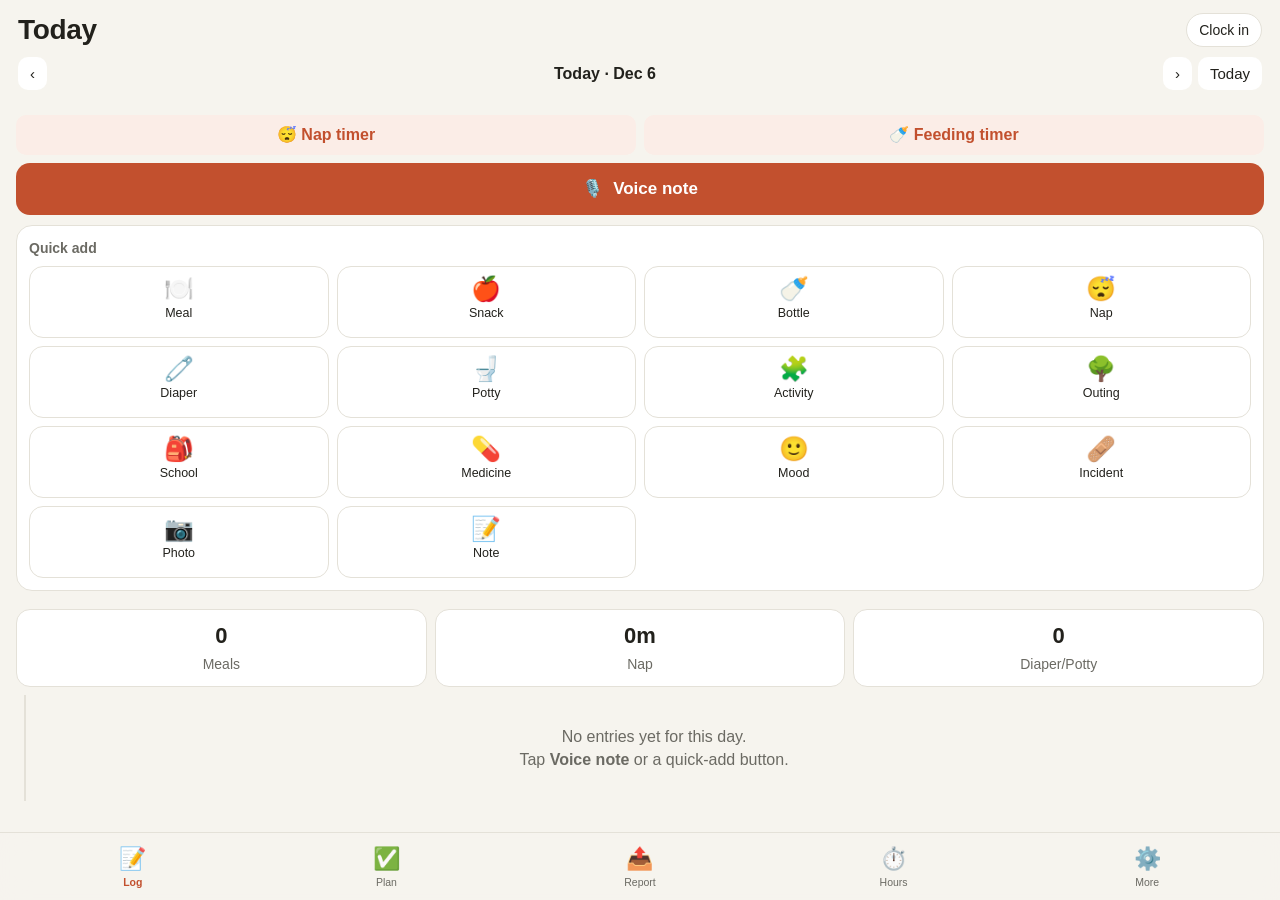
==== commit 81be9553: "Nanny Log v2.0: timers, bottle reminder, routines, calendar, shopping, medicine permission forms, PD" ====
--- a/nannylog/index.html
+++ b/nannylog/index.html
@@ -11,84 +11,8 @@
 <meta name="theme-color" content="#16150F" media="(prefers-color-scheme: dark)">
 <link rel="manifest" href="manifest.json">
 <link rel="apple-touch-icon" href="icons/icon-180.png">
+<link rel="stylesheet" href="styles.css">
 <title>Nanny Log</title>
-<style>
-:root{
-  --bg:#F6F4EE;--card:#FFFFFF;--ink:#22211C;--sub:#6B6A63;--line:#E4E1D8;
-  --accent:#C2502E;--accent-ink:#FFFFFF;--soft:#FBEDE7;--ok:#1D7A5A;--okbg:#E3F3EC;
-  --warn:#9A5B07;--warnbg:#FCF1DC;--bad:#B3261E;--badbg:#FCE9E8;
-  --r:16px;--safe-b:env(safe-area-inset-bottom);--safe-t:env(safe-area-inset-top);
-}
-@media (prefers-color-scheme:dark){:root{
-  --bg:#16150F;--card:#22211B;--ink:#F1EFE8;--sub:#A9A79E;--line:#35342D;
-  --accent:#E8774F;--accent-ink:#1A0E08;--soft:#3A231A;--ok:#5DCAA5;--okbg:#14332A;
-  --warn:#F0B35A;--warnbg:#3A2A10;--bad:#F28B82;--badbg:#3D1715;}}
-*{box-sizing:border-box;-webkit-tap-highlight-color:transparent}
-html,body{margin:0;background:var(--bg);color:var(--ink);font:16px/1.45 -apple-system,BlinkMacSystemFont,"SF Pro Text","Segoe UI",Roboto,sans-serif}
-body{padding-top:var(--safe-t);padding-bottom:calc(84px + var(--safe-b));min-height:100vh}
-button,input,select,textarea{font:inherit;color:inherit}
-header{position:sticky;top:0;z-index:5;background:var(--bg);padding:10px 18px 8px;border-bottom:1px solid transparent}
-header.scrolled{border-bottom-color:var(--line)}
-.hrow{display:flex;align-items:center;justify-content:space-between;gap:10px}
-h1{font-size:28px;margin:0;font-weight:700;letter-spacing:-.3px}
-.sub{color:var(--sub);font-size:14px}
-.datebar{display:flex;align-items:center;gap:6px;margin-top:6px}
-.datebar button{border:none;background:var(--card);border-radius:10px;padding:6px 12px;font-size:15px}
-.datebar .d{flex:1;text-align:center;font-weight:600}
-main{padding:8px 16px}
-.card{background:var(--card);border-radius:var(--r);padding:14px;margin:10px 0;border:1px solid var(--line)}
-.grid{display:grid;grid-template-columns:repeat(4,1fr);gap:8px}
-.qa{border:none;background:var(--card);border:1px solid var(--line);border-radius:14px;padding:10px 2px 8px;display:flex;flex-direction:column;align-items:center;gap:3px;font-size:12.5px;min-height:72px}
-.qa .ic{font-size:24px;line-height:1}
-.qa:active{transform:scale(.96)}
-.big{width:100%;border:none;border-radius:14px;padding:14px;font-weight:600;font-size:17px;background:var(--accent);color:var(--accent-ink);display:flex;gap:10px;align-items:center;justify-content:center}
-.big.sec{background:var(--soft);color:var(--accent)}
-.row{display:flex;gap:10px;align-items:center}
-.chip{border:1px solid var(--line);background:var(--card);border-radius:999px;padding:6px 12px;font-size:14px}
-.chip.on{background:var(--accent);color:var(--accent-ink);border-color:var(--accent)}
-.tl{position:relative;margin-left:8px;padding-left:18px;border-left:2px solid var(--line)}
-.item{position:relative;background:var(--card);border:1px solid var(--line);border-radius:14px;padding:10px 12px;margin:10px 0}
-.item:before{content:"";position:absolute;left:-26px;top:16px;width:12px;height:12px;border-radius:50%;background:var(--accent);border:3px solid var(--bg)}
-.item.incident:before{background:var(--bad)}
-.item .t{font-size:13px;color:var(--sub)}
-.item .h{font-weight:600;display:flex;gap:6px;align-items:center}
-.item .tx{white-space:pre-wrap;margin-top:2px}
-.item img{max-width:100%;border-radius:10px;margin-top:8px;display:block}
-.item audio{width:100%;margin-top:8px}
-.tag{font-size:11.5px;border-radius:6px;padding:1px 7px;background:var(--soft);color:var(--accent);font-weight:600}
-.empty{text-align:center;color:var(--sub);padding:30px 10px}
-nav{position:fixed;left:0;right:0;bottom:0;z-index:10;background:color-mix(in srgb,var(--bg) 92%,transparent);backdrop-filter:blur(14px);-webkit-backdrop-filter:blur(14px);border-top:1px solid var(--line);display:flex;padding:6px 6px calc(6px + var(--safe-b))}
-nav button{flex:1;border:none;background:none;display:flex;flex-direction:column;align-items:center;font-size:11px;color:var(--sub);padding:4px 0}
-nav button .ic{font-size:22px}
-nav button.on{color:var(--accent);font-weight:600}
-.sheet-bg{position:fixed;inset:0;background:rgba(0,0,0,.35);z-index:20;display:none}
-.sheet{position:fixed;left:0;right:0;bottom:0;z-index:21;background:var(--bg);border-radius:22px 22px 0 0;padding:10px 16px calc(18px + var(--safe-b));max-height:92vh;overflow:auto;transform:translateY(105%);transition:transform .25s ease}
-.sheet.open{transform:none}
-.grab{width:40px;height:5px;border-radius:3px;background:var(--line);margin:4px auto 10px}
-label{display:block;font-size:13px;color:var(--sub);margin:12px 0 4px;font-weight:600}
-input[type=text],input[type=number],input[type=time],input[type=date],input[type=tel],select,textarea{width:100%;border:1px solid var(--line);background:var(--card);border-radius:12px;padding:11px 12px;font-size:16px}
-textarea{min-height:110px;resize:vertical}
-.mic{width:76px;height:76px;border-radius:50%;border:none;background:var(--accent);color:var(--accent-ink);font-size:30px;display:flex;align-items:center;justify-content:center;margin:6px auto}
-.mic.rec{background:var(--bad);animation:pulse 1.2s infinite}
-@keyframes pulse{0%{box-shadow:0 0 0 0 rgba(179,38,30,.45)}70%{box-shadow:0 0 0 18px rgba(179,38,30,0)}100%{box-shadow:0 0 0 0 rgba(179,38,30,0)}}
-@media (prefers-reduced-motion:reduce){.mic.rec{animation:none}.sheet{transition:none}}
-.hint{font-size:13px;color:var(--sub);text-align:center}
-.note{font-size:13px;border-radius:12px;padding:10px 12px;background:var(--warnbg);color:var(--warn)}
-.okn{background:var(--okbg);color:var(--ok)}
-.stat{flex:1;background:var(--card);border:1px solid var(--line);border-radius:14px;padding:10px;text-align:center}
-.stat b{display:block;font-size:22px}
-.list .li{display:flex;justify-content:space-between;align-items:center;padding:10px 0;border-bottom:1px solid var(--line)}
-.list .li:last-child{border-bottom:none}
-.link{border:none;background:none;color:var(--accent);font-weight:600;padding:6px 0}
-.danger{color:var(--bad)}
-.toast{position:fixed;left:50%;bottom:calc(96px + var(--safe-b));transform:translateX(-50%);background:var(--ink);color:var(--bg);padding:10px 16px;border-radius:12px;font-size:14px;z-index:40;opacity:0;transition:opacity .2s;pointer-events:none}
-.toast.show{opacity:1}
-.view{display:none}.view.on{display:block}
-.emerg a{display:flex;justify-content:space-between;text-decoration:none;color:inherit;padding:12px 0;border-bottom:1px solid var(--line)}
-.emerg a b{color:var(--accent)}
-pre.rep{white-space:pre-wrap;font:14px/1.5 -apple-system,sans-serif;background:var(--card);border:1px solid var(--line);border-radius:12px;padding:12px;margin:0}
-.sr{position:absolute;width:1px;height:1px;overflow:hidden;clip:rect(0 0 0 0)}
-</style>
 </head>
 <body>
 <header id="hdr">
@@ -102,13 +26,16 @@
 </header>
 
 <main>
-<!-- ============ TODAY / LOG ============ -->
+<!-- ============ LOG ============ -->
 <section class="view on" id="v-log">
+  <div id="dueBox"></div>
+  <div id="timerBox"></div>
   <button class="big" id="voiceBtn"><span>🎙️</span> Voice note</button>
   <div class="card" style="padding:12px">
     <div class="sub" style="margin-bottom:8px;font-weight:600">Quick add</div>
     <div class="grid" id="quick"></div>
   </div>
+  <div id="todayEvents"></div>
   <div class="row" id="childFilter" style="flex-wrap:wrap;gap:6px;margin:6px 0"></div>
   <div class="row" style="gap:8px;margin:8px 0">
     <div class="stat"><b id="sMeals">0</b><span class="sub">Meals</span></div>
@@ -116,6 +43,32 @@
     <div class="stat"><b id="sDiaper">0</b><span class="sub">Diaper/Potty</span></div>
   </div>
   <div class="tl" id="timeline"></div>
+</section>
+
+<!-- ============ PLAN ============ -->
+<section class="view" id="v-plan">
+  <div class="seg" id="planSeg">
+    <button class="on" data-p="routines">Routines</button>
+    <button data-p="events">Calendar</button>
+    <button data-p="shop">Shopping</button>
+  </div>
+  <div id="p-routines"></div>
+  <div id="p-events" style="display:none">
+    <div class="card">
+      <div class="hrow"><div class="sub" style="font-weight:600">Next 14 days</div><button class="link" id="addEvent">+ Add</button></div>
+      <div id="eventList"></div>
+    </div>
+    <p class="hint">Tip: tap an event, then “Add to iPhone Calendar” to get a reminder alert even when the app is closed.</p>
+  </div>
+  <div id="p-shop" style="display:none">
+    <div class="card">
+      <div class="sub" style="font-weight:600">Running low? Tap to add</div>
+      <div class="qchips" id="shopQuick"></div>
+      <div class="row"><input type="text" id="shopInput" placeholder="Add item, e.g. size 4 diapers"><button class="sbtn" id="shopAdd">Add</button></div>
+    </div>
+    <div class="card"><div class="hrow"><div class="sub" style="font-weight:600">List</div><button class="link" id="shopClear">Clear done</button></div><div id="shopList"></div></div>
+    <button class="big sec" id="shopShare">📤 Send list to parents</button>
+  </div>
 </section>
 
 <!-- ============ REPORT ============ -->
@@ -129,6 +82,12 @@
     </div>
   </div>
   <div class="card">
+    <div class="sub" style="font-weight:600">Weekly PDF report</div>
+    <p class="small">All days of the week for each child: food, naps, activities, medicine and incidents.</p>
+    <div class="seg" id="repWeekSeg"><button class="on" data-w="0">This week</button><button data-w="-1">Last week</button></div>
+    <button class="big" id="weekPdf">📄 Create weekly PDF</button>
+  </div>
+  <div class="card">
     <div class="sub" style="font-weight:600">Search all logs</div>
     <input type="text" id="searchBox" placeholder="e.g. fever, park, Maya" style="margin-top:8px">
     <div id="searchRes" class="list"></div>
@@ -137,11 +96,13 @@
 
 <!-- ============ HOURS ============ -->
 <section class="view" id="v-hours">
+  <div class="seg" id="hrsWeekSeg"><button class="on" data-w="0">This week</button><button data-w="-1">Last week</button></div>
   <div class="row" style="gap:8px">
-    <div class="stat"><b id="hWeek">0.0</b><span class="sub">Hours this week</span></div>
+    <div class="stat"><b id="hWeek">0.0</b><span class="sub">Hours</span></div>
     <div class="stat"><b id="hPay">$0</b><span class="sub">Est. gross pay</span></div>
   </div>
   <div class="note" id="otNote" style="display:none;margin-top:10px"></div>
+  <button class="big" id="tsPdf" style="margin-top:10px">📄 Timesheet PDF for pay</button>
   <div class="card">
     <div class="hrow"><div class="sub" style="font-weight:600">Shifts</div><button class="link" id="addShift">+ Add shift</button></div>
     <div class="list" id="shiftList"></div>
@@ -149,7 +110,7 @@
   <p class="hint">Week runs Sunday to Saturday. Ontario overtime generally starts after 44 hours in a week (1.5× pay). Estimates only, before tax.</p>
 </section>
 
-<!-- ============ SETTINGS / MORE ============ -->
+<!-- ============ MORE ============ -->
 <section class="view" id="v-more">
   <div class="card emerg">
     <div class="sub" style="font-weight:600">Emergency</div>
@@ -159,11 +120,24 @@
     <a id="parentCall" href="#"><span id="parentLbl">Parent</span><b id="parentNum">Add in settings</b></a>
     <div id="allergyBox" class="note" style="margin-top:10px;display:none"></div>
   </div>
+
+  <div class="card">
+    <div class="hrow"><div class="sub" style="font-weight:600">Share with parents (live view)</div><span class="sync" id="syncDot"><i></i><span id="syncTxt">off</span></span></div>
+    <p class="small">Parents open a private link and see today's log, timers, shopping list and calendar update live.</p>
+    <button class="big sec" id="openShare">Set up / get parent link</button>
+  </div>
+
+  <div class="card">
+    <div class="hrow"><div class="sub" style="font-weight:600">Medicine permission forms</div><button class="link" id="addPerm">+ New</button></div>
+    <div class="list" id="permList"></div>
+  </div>
+
   <div class="card">
     <div class="sub" style="font-weight:600">Children</div>
     <div class="list" id="kidList"></div>
     <button class="link" id="addKid">+ Add child</button>
   </div>
+
   <div class="card">
     <div class="sub" style="font-weight:600">Settings</div>
     <label for="setName">Your name</label><input type="text" id="setName" placeholder="e.g. Nusrat">
@@ -177,10 +151,13 @@
     </select>
     <label for="setAudio">Keep audio recording with voice notes</label>
     <select id="setAudio"><option value="1">Yes</option><option value="0">No, text only</option></select>
+    <label for="setTr">Translate Bangla notes to English</label>
+    <select id="setTr"><option value="1">Yes (uses MyMemory online translator)</option><option value="0">No</option></select>
   </div>
+
   <div class="card">
     <div class="sub" style="font-weight:600">Backup</div>
-    <p class="hint" style="text-align:left">Your log is saved only on this phone. Make a backup every week and keep it in Files or iCloud Drive.</p>
+    <p class="hint" style="text-align:left">Your log is saved on this phone. Make a backup every week and keep it in Files or iCloud Drive.</p>
     <button class="big sec" id="exportJson">Download backup</button>
     <div style="height:8px"></div>
     <button class="big sec" id="exportCsv">Export log as spreadsheet (CSV)</button>
@@ -188,12 +165,13 @@
     <label class="big sec" for="importFile" style="margin:0;color:var(--accent);font-size:17px">Restore from backup</label>
     <input type="file" id="importFile" accept="application/json,.json" class="sr">
   </div>
-  <p class="hint">Nanny Log v1.0 · data stays on your device</p>
+  <p class="hint">Nanny Log v2.0</p>
 </section>
 </main>
 
 <nav id="nav">
   <button class="on" data-v="log"><span class="ic">📝</span>Log</button>
+  <button data-v="plan"><span class="ic">✅</span>Plan</button>
   <button data-v="report"><span class="ic">📤</span>Report</button>
   <button data-v="hours"><span class="ic">⏱️</span>Hours</button>
   <button data-v="more"><span class="ic">⚙️</span>More</button>
@@ -202,347 +180,7 @@
 <div class="sheet-bg" id="sheetBg"></div>
 <div class="sheet" id="sheet" role="dialog" aria-modal="true"><div class="grab"></div><div id="sheetBody"></div></div>
 <div class="toast" id="toast"></div>
-
-<script>
-/* ================= storage (IndexedDB) ================= */
-const DB_NAME='nannylog', DB_VER=1;
-let db;
-function openDB(){return new Promise((res,rej)=>{const r=indexedDB.open(DB_NAME,DB_VER);
-  r.onupgradeneeded=e=>{const d=e.target.result;
-    if(!d.objectStoreNames.contains('entries')){const s=d.createObjectStore('entries',{keyPath:'id'});s.createIndex('date','date');}
-    if(!d.objectStoreNames.contains('shifts')){const s=d.createObjectStore('shifts',{keyPath:'id'});s.createIndex('date','date');}
-    if(!d.objectStoreNames.contains('kv'))d.createObjectStore('kv');};
-  r.onsuccess=()=>{db=r.result;res(db)};r.onerror=()=>rej(r.error);});}
-function tx(store,mode='readonly'){return db.transaction(store,mode).objectStore(store)}
-const p=req=>new Promise((res,rej)=>{req.onsuccess=()=>res(req.result);req.onerror=()=>rej(req.error)});
-const put=(s,v,k)=>p(tx(s,'readwrite').put(v,k));
-const del=(s,k)=>p(tx(s,'readwrite').delete(k));
-const getAll=s=>p(tx(s).getAll());
-const byDate=(s,d)=>p(tx(s).index('date').getAll(d));
-const kvGet=k=>p(tx('kv').get(k));
-const uid=()=>Date.now().toString(36)+Math.random().toString(36).slice(2,7);
-
-/* ================= state ================= */
-let S={name:'',parent:'',phone:'',rate:17.95,lang:'en-CA',keepAudio:'1',kids:[]};
-let curDate=today(); let filterKid='all';
-function today(d=new Date()){return d.getFullYear()+'-'+String(d.getMonth()+1).padStart(2,'0')+'-'+String(d.getDate()).padStart(2,'0')}
-function fmtDate(s){const d=new Date(s+'T12:00');return d.toLocaleDateString('en-CA',{weekday:'long',month:'short',day:'numeric'})}
-function fmtTime(ts){return new Date(ts).toLocaleTimeString('en-CA',{hour:'numeric',minute:'2-digit'})}
-function esc(s){return (s||'').replace(/[&<>"]/g,c=>({'&':'&amp;','<':'&lt;','>':'&gt;','"':'&quot;'}[c]))}
-async function saveSettings(){await put('kv',S,'settings')}
-
-const TYPES={
-  meal:{ic:'🍽️',lbl:'Meal'}, snack:{ic:'🍎',lbl:'Snack'}, bottle:{ic:'🍼',lbl:'Bottle'},
-  nap:{ic:'😴',lbl:'Nap'}, diaper:{ic:'🧷',lbl:'Diaper'}, potty:{ic:'🚽',lbl:'Potty'},
-  play:{ic:'🧩',lbl:'Activity'}, outing:{ic:'🌳',lbl:'Outing'}, school:{ic:'🎒',lbl:'School'},
-  medicine:{ic:'💊',lbl:'Medicine'}, mood:{ic:'🙂',lbl:'Mood'}, incident:{ic:'🩹',lbl:'Incident'},
-  photo:{ic:'📷',lbl:'Photo'}, note:{ic:'📝',lbl:'Note'}, voice:{ic:'🎙️',lbl:'Voice note'}
-};
-const QUICK=['meal','snack','bottle','nap','diaper','potty','play','outing','school','medicine','mood','incident','photo','note'];
-
-/* ================= ui helpers ================= */
-const $=id=>document.getElementById(id);
-function toast(m){const t=$('toast');t.textContent=m;t.classList.add('show');clearTimeout(t._h);t._h=setTimeout(()=>t.classList.remove('show'),1800)}
-function openSheet(html,onReady){$('sheetBody').innerHTML=html;$('sheetBg').style.display='block';requestAnimationFrame(()=>$('sheet').classList.add('open'));onReady&&onReady()}
-function closeSheet(){stopVoice();$('sheet').classList.remove('open');setTimeout(()=>{$('sheetBg').style.display='none';$('sheetBody').innerHTML=''},250)}
-$('sheetBg').onclick=closeSheet;
-window.addEventListener('scroll',()=>$('hdr').classList.toggle('scrolled',scrollY>4));
-
-function kidChips(sel,id='kidSel'){
-  if(!S.kids.length)return '<p class="hint" style="text-align:left">Tip: add children in More → Children.</p>';
-  return `<label>Child</label><div class="row" id="${id}" style="flex-wrap:wrap;gap:6px">`+
-    S.kids.map(k=>`<button type="button" class="chip ${sel.includes(k.id)?'on':''}" data-k="${k.id}">${esc(k.name)}</button>`).join('')+'</div>';
-}
-function bindKidChips(id='kidSel'){const w=$(id);if(!w)return;w.querySelectorAll('.chip').forEach(b=>b.onclick=()=>b.classList.toggle('on'))}
-function readKids(id='kidSel'){const w=$(id);if(!w)return [];return [...w.querySelectorAll('.chip.on')].map(b=>b.dataset.k)}
-function kidNames(ids){return (ids||[]).map(i=>(S.kids.find(k=>k.id===i)||{}).name).filter(Boolean).join(', ')}
-function nowTimeStr(){const d=new Date();return String(d.getHours()).padStart(2,'0')+':'+String(d.getMinutes()).padStart(2,'0')}
-function tsFrom(dateStr,timeStr){return new Date(dateStr+'T'+(timeStr||'12:00')).getTime()}
-
-/* ================= entry editor ================= */
-const DETAIL={
-  meal:[['what','What did they eat?','text','e.g. rice, dal, chicken'],['amount','How much?','select',['All','Most','Half','A little','None']]],
-  snack:[['what','Snack','text','e.g. apple slices + cheese'],['amount','How much?','select',['All','Most','Half','A little','None']]],
-  bottle:[['ml','Amount (ml)','number','e.g. 150'],['kind','Type','select',['Breast milk','Formula','Milk','Water']]],
-  nap:[['start','Start','time'],['end','End','time']],
-  diaper:[['kind','Diaper','select',['Wet','Dirty','Wet + dirty','Dry']]],
-  potty:[['kind','Potty','select',['Pee','Poop','Tried, nothing','Accident']]],
-  play:[['what','Activity','text','e.g. blocks, painting, reading']],
-  outing:[['where','Where?','text','e.g. Riverdale Park, library']],
-  school:[['kind','School','select',['Drop-off','Pick-up','Homework']]],
-  medicine:[['name','Medicine','text','name and dose'],['permission','Written permission from parent?','select',['Yes','No']]],
-  mood:[['kind','Mood','select',['Happy','Calm','Tired','Cranky','Sad','Unwell']]],
-  incident:[['what','What happened?','text','e.g. fell at park, scraped knee'],['action','What did you do?','text','e.g. cleaned, ice pack'],['told','Parent informed?','select',['Yes, called','Yes, text','Will tell at pick-up']]],
-  photo:[], note:[]
-};
-function detailHtml(type,d={}){return (DETAIL[type]||[]).map(([k,l,t,ph])=>{
-  if(t==='select')return `<label>${l}</label><select data-f="${k}">`+ph.map(o=>`<option ${d[k]===o?'selected':''}>${o}</option>`).join('')+'</select>';
-  return `<label>${l}</label><input type="${t}" data-f="${k}" value="${esc(d[k]||'')}" placeholder="${ph||''}">`;}).join('')}
-function summary(e){const d=e.details||{};
-  switch(e.type){case 'meal':case 'snack':return [d.what,d.amount&&`(${d.amount.toLowerCase()})`].filter(Boolean).join(' ');
-  case 'bottle':return [d.ml&&d.ml+' ml',d.kind].filter(Boolean).join(' ');
-  case 'nap':return d.start?`${d.start}${d.end?' – '+d.end:' (sleeping)'}${napMin(e)?' · '+mins(napMin(e)):''}`:'';
-  case 'diaper':case 'potty':case 'mood':case 'school':return d.kind||'';
-  case 'play':return d.what||''; case 'outing':return d.where||'';
-  case 'medicine':return [d.name,d.permission&&('permission: '+d.permission)].filter(Boolean).join(' · ');
-  case 'incident':return [d.what,d.action&&('Action: '+d.action),d.told&&('Parent: '+d.told)].filter(Boolean).join('\n');
-  default:return '';}}
-function napMin(e){const d=e.details||{};if(!d.start||!d.end)return 0;const [a,b]=d.start.split(':').map(Number),[c,f]=d.end.split(':').map(Number);let m=(c*60+f)-(a*60+b);if(m<0)m+=1440;return m}
-function mins(m){return m>=60?`${Math.floor(m/60)}h ${m%60}m`:`${m}m`}
-
-async function openEntry(type,existing){
-  const e=existing||{id:uid(),date:curDate,type,kids:S.kids.length===1?[S.kids[0].id]:[],details:{},text:''};
-  if(!existing&&type==='nap')e.details.start=nowTimeStr();
-  const t=TYPES[e.type];
-  openSheet(`
-    <div class="hrow"><h2 style="margin:0">${t.ic} ${t.lbl}</h2><button class="link" id="cancelE">Cancel</button></div>
-    ${kidChips(e.kids)}
-    <label for="eTime" ${e.type==='nap'?'style="display:none"':''}>Time</label><input ${e.type==='nap'?'style="display:none"':''} type="time" id="eTime" value="${existing?new Date(e.ts).toTimeString().slice(0,5):nowTimeStr()}">
-    ${detailHtml(e.type,e.details)}
-    <label for="eText">Notes</label>
-    <textarea id="eText" placeholder="Type, or tap the 🎤 on your keyboard to dictate">${esc(e.text)}</textarea>
-    ${e.type==='photo'||e.photo?`<label>Photo</label><input type="file" id="ePhoto" accept="image/*" capture="environment"><div id="ePrev"></div>`:''}
-    ${e.type==='medicine'?'<div class="note" style="margin-top:10px">Give medicine only with the parent\'s written permission.</div>':''}
-    ${e.type==='incident'?'<div class="note" style="margin-top:10px">Tell the parents about every injury, even small ones. Call 911 if it is serious.</div>':''}
-    <div style="height:14px"></div>
-    <button class="big" id="saveE">Save</button>
-    ${existing?'<div style="text-align:center;margin-top:8px"><button class="link danger" id="delE">Delete entry</button></div>':''}
-  `,()=>{
-    bindKidChips();$('cancelE').onclick=closeSheet;
-    let photoBlob=e.photo||null;
-    if(photoBlob&&$('ePrev'))$('ePrev').innerHTML=`<img src="${URL.createObjectURL(photoBlob)}" style="max-width:100%;border-radius:10px;margin-top:8px">`;
-    if($('ePhoto'))$('ePhoto').onchange=async ev=>{const f=ev.target.files[0];if(!f)return;photoBlob=await shrink(f);$('ePrev').innerHTML=`<img src="${URL.createObjectURL(photoBlob)}" style="max-width:100%;border-radius:10px;margin-top:8px">`};
-    $('saveE').onclick=async()=>{
-      const det={};document.querySelectorAll('#sheetBody [data-f]').forEach(i=>det[i.dataset.f]=i.value.trim());
-      e.details=det;e.text=$('eText').value.trim();e.kids=readKids();e.ts=tsFrom(e.date,(e.type==='nap'&&det.start)?det.start:$('eTime').value);
-      if(photoBlob)e.photo=photoBlob;
-      if(e.type==='photo'&&!e.photo&&!e.text){toast('Add a photo or a note');return}
-      await put('entries',e);closeSheet();toast('Saved');render();};
-    if($('delE'))$('delE').onclick=async()=>{if(confirmDel()){await del('entries',e.id);closeSheet();toast('Deleted');render()}};
-  });
-}
-function confirmDel(){return window.confirm('Delete this entry?')}
-function shrink(file,max=1280){return new Promise(res=>{const img=new Image();img.onload=()=>{const s=Math.min(1,max/Math.max(img.width,img.height));const c=document.createElement('canvas');c.width=img.width*s;c.height=img.height*s;c.getContext('2d').drawImage(img,0,0,c.width,c.height);c.toBlob(b=>res(b||file),'image/jpeg',.82)};img.onerror=()=>res(file);img.src=URL.createObjectURL(file)})}
-
-/* ================= voice note ================= */
-const SR=window.SpeechRecognition||window.webkitSpeechRecognition;
-let rec=null, recOn=false, mediaRec=null, audioChunks=[], audioBlob=null, finalText='';
-function stopVoice(){try{rec&&recOn&&rec.stop()}catch(_){}recOn=false;try{mediaRec&&mediaRec.state==='recording'&&mediaRec.stop()}catch(_){}}
-function openVoice(){
-  audioBlob=null;finalText='';
-  openSheet(`
-    <div class="hrow"><h2 style="margin:0">🎙️ Voice note</h2><button class="link" id="cancelV">Cancel</button></div>
-    ${kidChips(S.kids.length===1?[S.kids[0].id]:[])}
-    <div style="text-align:center;margin-top:10px">
-      <button class="mic" id="micBtn" aria-label="Start recording">🎤</button>
-      <div class="hint" id="micHint">${SR?'Tap to start speaking. Tap again to stop.':'Live speech-to-text is not available here. Tap in the box and use the 🎤 on the iPhone keyboard to dictate.'}</div>
-    </div>
-    <label for="vText">Text (you can edit it)</label>
-    <textarea id="vText" placeholder="Your words will appear here…"></textarea>
-    <label for="vType">Save as</label>
-    <select id="vType">${QUICK.filter(q=>q!=='photo').map(q=>`<option value="${q}" ${q==='note'?'selected':''}>${TYPES[q].lbl}</option>`).join('')}</select>
-    <div id="vAudio"></div>
-    <div style="height:14px"></div>
-    <button class="big" id="saveV">Save</button>
-  `,()=>{
-    bindKidChips();$('cancelV').onclick=closeSheet;
-    $('micBtn').onclick=()=>recOn?stopVoice():startVoice();
-    $('saveV').onclick=async()=>{
-      stopVoice();await new Promise(r=>setTimeout(r,350));
-      const text=$('vText').value.trim();if(!text&&!audioBlob){toast('Nothing to save yet');return}
-      const e={id:uid(),date:curDate,ts:curDate===today()?Date.now():tsFrom(curDate,nowTimeStr()),type:$('vType').value,kids:readKids(),details:{},text,voice:true};
-      if(audioBlob&&S.keepAudio==='1')e.audio=audioBlob;
-      await put('entries',e);closeSheet();toast('Voice note saved');render();};
-  });
-}
-async function startVoice(){
-  const box=$('vText');finalText=box.value?box.value.trim()+' ':'';
-  if(!SR){box.focus();return}
-  if(S.keepAudio==='1'&&navigator.mediaDevices&&window.MediaRecorder){
-    try{const st=await navigator.mediaDevices.getUserMedia({audio:true});audioChunks=[];
-      mediaRec=new MediaRecorder(st);mediaRec.ondataavailable=ev=>ev.data.size&&audioChunks.push(ev.data);
-      mediaRec.onstop=()=>{st.getTracks().forEach(t=>t.stop());audioBlob=new Blob(audioChunks,{type:mediaRec.mimeType||'audio/mp4'});
-        if($('vAudio'))$('vAudio').innerHTML=`<label>Recording</label><audio controls src="${URL.createObjectURL(audioBlob)}"></audio>`};
-      mediaRec.start();}catch(err){mediaRec=null}
-  }
-  rec=new SR();rec.lang=S.lang;rec.interimResults=true;rec.continuous=true;
-  rec.onresult=ev=>{let interim='';for(let i=ev.resultIndex;i<ev.results.length;i++){const r=ev.results[i];if(r.isFinal)finalText+=r[0].transcript.trim()+' ';else interim+=r[0].transcript}
-    box.value=(finalText+interim).trimStart();};
-  rec.onerror=ev=>{$('micHint').textContent=ev.error==='not-allowed'?'Microphone or speech permission was denied. Allow it in Settings, or use keyboard dictation.':'Speech stopped ('+ev.error+'). You can type or use keyboard dictation.';};
-  rec.onend=()=>{if(recOn){try{rec.start()}catch(_){recOn=false;uiMic()}}else uiMic()};
-  try{rec.start();recOn=true;uiMic()}catch(err){$('micHint').textContent='Could not start. Use keyboard dictation instead.'}
-}
-function uiMic(){const b=$('micBtn');if(!b)return;b.classList.toggle('rec',recOn);b.textContent=recOn?'■':'🎤';b.setAttribute('aria-label',recOn?'Stop recording':'Start recording');
-  $('micHint').textContent=recOn?'Listening… tap ■ to stop.':(SR?'Tap to speak again, or edit the text.':$('micHint').textContent);
-  if(!recOn&&mediaRec&&mediaRec.state==='recording')mediaRec.stop();}
-
-/* ================= render log ================= */
-async function render(){
-  $('dateLbl').textContent=curDate===today()?'Today · '+fmtDate(curDate).split(',')[1]:fmtDate(curDate);
-  $('title').textContent=({log:curDate===today()?'Today':'Log',report:'Report',hours:'Hours',more:'More'})[curView];
-  let list=(await byDate('entries',curDate)).sort((a,b)=>a.ts-b.ts);
-  const fk=$('childFilter');
-  fk.innerHTML=S.kids.length>1?['all',...S.kids.map(k=>k.id)].map(id=>`<button class="chip ${filterKid===id?'on':''}" data-f="${id}">${id==='all'?'All':esc(S.kids.find(k=>k.id===id).name)}</button>`).join(''):'';
-  fk.querySelectorAll('.chip').forEach(b=>b.onclick=()=>{filterKid=b.dataset.f;render()});
-  if(filterKid!=='all')list=list.filter(e=>!e.kids||!e.kids.length||e.kids.includes(filterKid));
-  $('sMeals').textContent=list.filter(e=>e.type==='meal').length;
-  $('sNap').textContent=mins(list.filter(e=>e.type==='nap').reduce((a,e)=>a+napMin(e),0));
-  $('sDiaper').textContent=list.filter(e=>e.type==='diaper'||e.type==='potty').length;
-  const tl=$('timeline');
-  if(!list.length){tl.innerHTML='<div class="empty">No entries yet for this day.<br>Tap <b>Voice note</b> or a quick-add button.</div>';}
-  else tl.innerHTML=list.slice().reverse().map(e=>{const t=TYPES[e.type]||TYPES.note;const s=summary(e);
-    return `<div class="item ${e.type==='incident'?'incident':''}" data-id="${e.id}">
-      <div class="t">${fmtTime(e.ts)}${e.kids&&e.kids.length?' · '+esc(kidNames(e.kids)):''}${e.voice?' · <span class="tag">voice</span>':''}</div>
-      <div class="h">${t.ic} ${t.lbl}</div>
-      ${s?`<div class="tx">${esc(s)}</div>`:''}${e.text?`<div class="tx">${esc(e.text)}</div>`:''}
-      ${e.photo?`<img alt="Photo" data-blob="photo">`:''}${e.audio?`<audio controls preload="none"></audio>`:''}
-    </div>`}).join('');
-  tl.querySelectorAll('.item').forEach(div=>{const e=list.find(x=>x.id===div.dataset.id);
-    const img=div.querySelector('img');if(img&&e.photo)img.src=URL.createObjectURL(e.photo);
-    const au=div.querySelector('audio');if(au&&e.audio)au.src=URL.createObjectURL(e.audio);
-    div.onclick=ev=>{if(ev.target.tagName==='AUDIO')return;openEntry(e.type,e)};});
-  renderClock();
-  if(curView==='report')renderReport(list);
-}
-
-/* ================= report ================= */
-async function buildReport(){
-  const list=(await byDate('entries',curDate)).sort((a,b)=>a.ts-b.ts);
-  const lines=[];const greet=S.parent?`Hi ${S.parent},`:'Hi,';
-  lines.push(greet,`Here is the day summary for ${fmtDate(curDate)}.`,'');
-  const groups=S.kids.length?[...S.kids.map(k=>({k,items:list.filter(e=>e.kids&&e.kids.includes(k.id))})),{k:{name:'General'},items:list.filter(e=>!e.kids||!e.kids.length)}]:[{k:null,items:list}];
-  for(const g of groups){if(!g.items.length)continue;
-    if(g.k)lines.push(`— ${g.k.name} —`);
-    const nap=g.items.filter(e=>e.type==='nap').reduce((a,e)=>a+napMin(e),0);
-    const meals=g.items.filter(e=>['meal','snack','bottle'].includes(e.type));
-    if(meals.length)lines.push('Food: '+meals.map(e=>`${fmtTime(e.ts)} ${summary(e)||TYPES[e.type].lbl}`).join('; '));
-    if(nap)lines.push('Nap: '+mins(nap));
-    const dp=g.items.filter(e=>['diaper','potty'].includes(e.type));
-    if(dp.length)lines.push(`Diaper/potty: ${dp.length} (`+dp.map(e=>summary(e)).filter(Boolean).join(', ')+')');
-    const act=g.items.filter(e=>['play','outing','school'].includes(e.type));
-    if(act.length)lines.push('Activities: '+act.map(e=>summary(e)||TYPES[e.type].lbl).join('; '));
-    const md=g.items.filter(e=>e.type==='mood').map(e=>summary(e));if(md.length)lines.push('Mood: '+md.join(', '));
-    const med=g.items.filter(e=>e.type==='medicine');if(med.length)lines.push('Medicine: '+med.map(e=>`${fmtTime(e.ts)} ${summary(e)}`).join('; '));
-    const inc=g.items.filter(e=>e.type==='incident');if(inc.length)lines.push('⚠️ Incident: '+inc.map(e=>`${fmtTime(e.ts)} ${summary(e).replace(/\n/g,'. ')}`).join('; '));
-    const notes=g.items.filter(e=>e.text&&!['incident'].includes(e.type)).map(e=>e.text);
-    if(notes.length)lines.push('Notes: '+notes.join(' '));
-    lines.push('');}
-  if(!list.length)lines.push('(No entries logged for this day.)','');
-  lines.push(S.name?`— ${S.name}`:'');
-  return lines.join('\n').trim();
-}
-async function renderReport(){$('repText').textContent=await buildReport()}
-$('shareRep').onclick=async()=>{const t=await buildReport();
-  if(navigator.share){try{await navigator.share({title:'Daily report',text:t})}catch(_){}}else{await copy(t)}};
-$('copyRep').onclick=async()=>copy(await buildReport());
-async function copy(t){try{await navigator.clipboard.writeText(t);toast('Copied')}catch(_){toast('Select the text and copy')}}
-$('searchBox').oninput=async ev=>{const q=ev.target.value.trim().toLowerCase();const out=$('searchRes');if(q.length<2){out.innerHTML='';return}
-  const all=(await getAll('entries')).filter(e=>((e.text||'')+' '+summary(e)+' '+kidNames(e.kids)+' '+(TYPES[e.type]||{}).lbl).toLowerCase().includes(q)).sort((a,b)=>b.ts-a.ts).slice(0,40);
-  out.innerHTML=all.length?all.map(e=>`<div class="li" data-d="${e.date}"><div><div class="sub">${fmtDate(e.date)} · ${fmtTime(e.ts)}</div><div>${TYPES[e.type].ic} ${esc((summary(e)+' '+(e.text||'')).trim().slice(0,90))}</div></div><span>›</span></div>`).join(''):'<div class="empty">No matches</div>';
-  out.querySelectorAll('.li').forEach(li=>li.onclick=()=>{curDate=li.dataset.d;show('log')});};
-
-/* ================= hours ================= */
-async function openShift(sh){
-  const s=sh||{id:uid(),date:curDate,in:nowTimeStr(),out:''};
-  openSheet(`<div class="hrow"><h2 style="margin:0">⏱️ Shift</h2><button class="link" id="cancelS">Cancel</button></div>
-    <label for="sDate">Date</label><input type="date" id="sDate" value="${s.date}">
-    <label for="sIn">Start</label><input type="time" id="sIn" value="${s.in}">
-    <label for="sOut">End</label><input type="time" id="sOut" value="${s.out||''}">
-    <label for="sBreak">Unpaid break (minutes)</label><input type="number" id="sBreak" value="${s.brk||0}" min="0">
-    <div style="height:14px"></div><button class="big" id="saveS">Save</button>
-    ${sh?'<div style="text-align:center;margin-top:8px"><button class="link danger" id="delS">Delete shift</button></div>':''}`,()=>{
-    $('cancelS').onclick=closeSheet;
-    $('saveS').onclick=async()=>{s.date=$('sDate').value;s.in=$('sIn').value;s.out=$('sOut').value;s.brk=+$('sBreak').value||0;await put('shifts',s);closeSheet();toast('Shift saved');renderHours();renderClock()};
-    if($('delS'))$('delS').onclick=async()=>{if(window.confirm('Delete this shift?')){await del('shifts',s.id);closeSheet();renderHours();renderClock()}};});
-}
-function shiftHrs(s){if(!s.in||!s.out)return 0;const [a,b]=s.in.split(':').map(Number),[c,d]=s.out.split(':').map(Number);let m=(c*60+d)-(a*60+b);if(m<0)m+=1440;return Math.max(0,m-(s.brk||0))/60}
-function weekStart(d=new Date()){const x=new Date(d);x.setHours(0,0,0,0);x.setDate(x.getDate()-x.getDay());return x}
-async function renderHours(){
-  const all=(await getAll('shifts')).sort((a,b)=>(b.date+b.in).localeCompare(a.date+a.in));
-  const ws=weekStart();const we=new Date(ws);we.setDate(we.getDate()+7);
-  const wk=all.filter(s=>{const d=new Date(s.date+'T12:00');return d>=ws&&d<we});
-  const h=wk.reduce((a,s)=>a+shiftHrs(s),0);const reg=Math.min(h,44),ot=Math.max(0,h-44);
-  const rate=+S.rate||0;const pay=reg*rate+ot*rate*1.5;
-  $('hWeek').textContent=h.toFixed(1);$('hPay').textContent='$'+pay.toFixed(2);
-  const n=$('otNote');if(ot>0){n.style.display='block';n.textContent=`${ot.toFixed(1)} overtime hours this week (paid at 1.5× = $${(rate*1.5).toFixed(2)}/h).`}else n.style.display='none';
-  $('shiftList').innerHTML=all.length?all.slice(0,60).map(s=>`<div class="li" data-id="${s.id}"><div><div>${fmtDate(s.date)}</div><div class="sub">${s.in} – ${s.out||'…working'}${s.brk?` · ${s.brk}m break`:''}</div></div><b>${s.out?shiftHrs(s).toFixed(2)+' h':''}</b></div>`).join(''):'<div class="empty">No shifts yet. Use “Clock in” at the top.</div>';
-  $('shiftList').querySelectorAll('.li').forEach(li=>li.onclick=()=>openShift(all.find(s=>s.id===li.dataset.id)));
-}
-async function openShiftNow(){const t=today();return (await byDate('shifts',t)).find(s=>!s.out)}
-async function renderClock(){const o=await openShiftNow();const b=$('clockBtn');b.textContent=o?'Clock out · '+o.in:'Clock in';b.classList.toggle('on',!!o)}
-$('clockBtn').onclick=async()=>{const o=await openShiftNow();
-  if(o){o.out=nowTimeStr();await put('shifts',o);toast('Clocked out · '+shiftHrs(o).toFixed(2)+' h')}
-  else{await put('shifts',{id:uid(),date:today(),in:nowTimeStr(),out:'',brk:0});toast('Clocked in')}
-  renderClock();if(curView==='hours')renderHours();};
-$('addShift').onclick=()=>openShift();
-
-/* ================= settings / kids ================= */
-function renderMore(){
-  $('setName').value=S.name;$('setParent').value=S.parent;$('setPhone').value=S.phone;$('setRate').value=S.rate;$('setLang').value=S.lang;$('setAudio').value=S.keepAudio;
-  $('parentLbl').textContent=S.parent?`${S.parent} (parent)`:'Parent';$('parentNum').textContent=S.phone||'Add in settings';
-  $('parentCall').href=S.phone?'tel:'+S.phone.replace(/[^\d+]/g,''):'#';
-  const al=S.kids.filter(k=>k.allergy).map(k=>`${esc(k.name)}: ${esc(k.allergy)}`);
-  $('allergyBox').style.display=al.length?'block':'none';$('allergyBox').innerHTML='<b>Allergies</b><br>'+al.join('<br>');
-  $('kidList').innerHTML=S.kids.length?S.kids.map(k=>`<div class="li" data-id="${k.id}"><div><div>${esc(k.name)}</div><div class="sub">${esc([k.age,k.allergy&&('allergy: '+k.allergy)].filter(Boolean).join(' · ')||'tap to edit')}</div></div><span>›</span></div>`).join(''):'<div class="sub" style="padding:8px 0">No children added yet.</div>';
-  $('kidList').querySelectorAll('.li').forEach(li=>li.onclick=()=>openKid(S.kids.find(k=>k.id===li.dataset.id)));
-}
-['setName','setParent','setPhone','setRate','setLang','setAudio'].forEach(id=>$(id).onchange=async()=>{
-  S.name=$('setName').value.trim();S.parent=$('setParent').value.trim();S.phone=$('setPhone').value.trim();S.rate=parseFloat($('setRate').value)||0;S.lang=$('setLang').value;S.keepAudio=$('setAudio').value;
-  await saveSettings();renderMore();toast('Saved');});
-function openKid(k){const kid=k||{id:uid(),name:'',age:'',allergy:'',notes:''};
-  openSheet(`<div class="hrow"><h2 style="margin:0">${k?'Edit child':'Add child'}</h2><button class="link" id="cancelK">Cancel</button></div>
-  <label for="kName">Name</label><input type="text" id="kName" value="${esc(kid.name)}">
-  <label for="kAge">Age</label><input type="text" id="kAge" value="${esc(kid.age)}" placeholder="e.g. 3 years">
-  <label for="kAll">Allergies</label><input type="text" id="kAll" value="${esc(kid.allergy)}" placeholder="e.g. peanuts (EpiPen in bag)">
-  <label for="kNotes">Routine notes</label><textarea id="kNotes" placeholder="nap time, foods, rules">${esc(kid.notes)}</textarea>
-  <div style="height:14px"></div><button class="big" id="saveK">Save</button>
-  ${k?'<div style="text-align:center;margin-top:8px"><button class="link danger" id="delK">Remove child</button></div>':''}`,()=>{
-  $('cancelK').onclick=closeSheet;
-  $('saveK').onclick=async()=>{kid.name=$('kName').value.trim();if(!kid.name){toast('Enter a name');return}kid.age=$('kAge').value.trim();kid.allergy=$('kAll').value.trim();kid.notes=$('kNotes').value.trim();
-    if(!k)S.kids.push(kid);await saveSettings();closeSheet();renderMore();render();toast('Saved')};
-  if($('delK'))$('delK').onclick=async()=>{if(window.confirm('Remove '+kid.name+'? Past log entries stay.')){S.kids=S.kids.filter(x=>x.id!==kid.id);await saveSettings();closeSheet();renderMore();render()}};});}
-$('addKid').onclick=()=>openKid();
-
-/* ================= backup ================= */
-const b64=blob=>new Promise(r=>{const f=new FileReader();f.onload=()=>r(f.result);f.readAsDataURL(blob)});
-const unb64=async u=>(await fetch(u)).blob();
-function download(name,data,type){const a=document.createElement('a');a.href=URL.createObjectURL(new Blob([data],{type}));a.download=name;document.body.appendChild(a);a.click();setTimeout(()=>{URL.revokeObjectURL(a.href);a.remove()},1000)}
-$('exportJson').onclick=async()=>{const entries=await getAll('entries');
-  for(const e of entries){if(e.photo)e.photo=await b64(e.photo);if(e.audio)e.audio=await b64(e.audio)}
-  const data={app:'nannylog',v:1,exported:new Date().toISOString(),settings:S,entries,shifts:await getAll('shifts')};
-  download(`nanny-log-backup-${today()}.json`,JSON.stringify(data),'application/json');toast('Backup created')};
-$('exportCsv').onclick=async()=>{const rows=[['Date','Time','Child','Type','Details','Notes']];
-  (await getAll('entries')).sort((a,b)=>a.ts-b.ts).forEach(e=>rows.push([e.date,fmtTime(e.ts),kidNames(e.kids),(TYPES[e.type]||{}).lbl,summary(e).replace(/\n/g,' | '),e.text||'']));
-  const csv=rows.map(r=>r.map(c=>'"'+String(c).replace(/"/g,'""')+'"').join(',')).join('\r\n');
-  download(`nanny-log-${today()}.csv`,'﻿'+csv,'text/csv');toast('CSV exported')};
-$('importFile').onchange=async ev=>{const f=ev.target.files[0];if(!f)return;
-  try{const d=JSON.parse(await f.text());if(d.app!=='nannylog')throw 0;
-    if(!window.confirm(`Restore ${d.entries.length} entries and ${d.shifts.length} shifts? Existing entries with the same ID will be replaced.`))return;
-    for(const e of d.entries){if(e.photo)e.photo=await unb64(e.photo);if(e.audio)e.audio=await unb64(e.audio);await put('entries',e)}
-    for(const s of d.shifts)await put('shifts',s);
-    if(d.settings){S={...S,...d.settings};await saveSettings()}
-    toast('Restored');renderMore();render();}catch(_){toast('Not a valid Nanny Log backup')}
-  ev.target.value=''};
-
-/* ================= navigation ================= */
-let curView='log';
-function show(v){curView=v;document.querySelectorAll('.view').forEach(s=>s.classList.toggle('on',s.id==='v-'+v));
-  document.querySelectorAll('nav button').forEach(b=>b.classList.toggle('on',b.dataset.v===v));
-  $('datebar').style.display=(v==='log'||v==='report')?'flex':'none';
-  if(v==='hours')renderHours();if(v==='more')renderMore();render();scrollTo(0,0)}
-document.querySelectorAll('nav button').forEach(b=>b.onclick=()=>show(b.dataset.v));
-function shiftDay(n){const d=new Date(curDate+'T12:00');d.setDate(d.getDate()+n);curDate=today(d);render()}
-$('prevDay').onclick=()=>shiftDay(-1);$('nextDay').onclick=()=>shiftDay(1);$('todayBtn').onclick=()=>{curDate=today();render()};
-$('voiceBtn').onclick=openVoice;
-$('quick').innerHTML=QUICK.map(q=>`<button class="qa" data-q="${q}"><span class="ic">${TYPES[q].ic}</span>${TYPES[q].lbl}</button>`).join('');
-$('quick').querySelectorAll('.qa').forEach(b=>b.onclick=()=>openEntry(b.dataset.q));
-
-/* ================= boot ================= */
-(async()=>{await openDB();const s=await kvGet('settings');if(s)S={...S,...s};
-  if(navigator.storage&&navigator.storage.persist)navigator.storage.persist().catch(()=>{});
-  render();
-  if('serviceWorker' in navigator&&location.protocol.startsWith('http'))navigator.serviceWorker.register('sw.js').catch(()=>{});
-})();
-</script>
+<script src="vendor/jspdf.umd.min.js"></script>
+<script src="app.js"></script>
 </body>
 </html>
--- a/nannylog/styles.css
+++ b/nannylog/styles.css
@@ -0,0 +1,110 @@
+
+:root{
+  --bg:#F6F4EE;--card:#FFFFFF;--ink:#22211C;--sub:#6B6A63;--line:#E4E1D8;
+  --accent:#C2502E;--accent-ink:#FFFFFF;--soft:#FBEDE7;--ok:#1D7A5A;--okbg:#E3F3EC;
+  --warn:#9A5B07;--warnbg:#FCF1DC;--bad:#B3261E;--badbg:#FCE9E8;
+  --r:16px;--safe-b:env(safe-area-inset-bottom);--safe-t:env(safe-area-inset-top);
+}
+@media (prefers-color-scheme:dark){:root{
+  --bg:#16150F;--card:#22211B;--ink:#F1EFE8;--sub:#A9A79E;--line:#35342D;
+  --accent:#E8774F;--accent-ink:#1A0E08;--soft:#3A231A;--ok:#5DCAA5;--okbg:#14332A;
+  --warn:#F0B35A;--warnbg:#3A2A10;--bad:#F28B82;--badbg:#3D1715;}}
+*{box-sizing:border-box;-webkit-tap-highlight-color:transparent}
+html,body{margin:0;background:var(--bg);color:var(--ink);font:16px/1.45 -apple-system,BlinkMacSystemFont,"SF Pro Text","Segoe UI",Roboto,sans-serif}
+body{padding-top:var(--safe-t);padding-bottom:calc(84px + var(--safe-b));min-height:100vh}
+button,input,select,textarea{font:inherit;color:inherit}
+header{position:sticky;top:0;z-index:5;background:var(--bg);padding:10px 18px 8px;border-bottom:1px solid transparent}
+header.scrolled{border-bottom-color:var(--line)}
+.hrow{display:flex;align-items:center;justify-content:space-between;gap:10px}
+h1{font-size:28px;margin:0;font-weight:700;letter-spacing:-.3px}
+.sub{color:var(--sub);font-size:14px}
+.datebar{display:flex;align-items:center;gap:6px;margin-top:6px}
+.datebar button{border:none;background:var(--card);border-radius:10px;padding:6px 12px;font-size:15px}
+.datebar .d{flex:1;text-align:center;font-weight:600}
+main{padding:8px 16px}
+.card{background:var(--card);border-radius:var(--r);padding:14px;margin:10px 0;border:1px solid var(--line)}
+.grid{display:grid;grid-template-columns:repeat(4,1fr);gap:8px}
+.qa{border:none;background:var(--card);border:1px solid var(--line);border-radius:14px;padding:10px 2px 8px;display:flex;flex-direction:column;align-items:center;gap:3px;font-size:12.5px;min-height:72px}
+.qa .ic{font-size:24px;line-height:1}
+.qa:active{transform:scale(.96)}
+.big{width:100%;border:none;border-radius:14px;padding:14px;font-weight:600;font-size:17px;background:var(--accent);color:var(--accent-ink);display:flex;gap:10px;align-items:center;justify-content:center}
+.big.sec{background:var(--soft);color:var(--accent)}
+.row{display:flex;gap:10px;align-items:center}
+.chip{border:1px solid var(--line);background:var(--card);border-radius:999px;padding:6px 12px;font-size:14px}
+.chip.on{background:var(--accent);color:var(--accent-ink);border-color:var(--accent)}
+.tl{position:relative;margin-left:8px;padding-left:18px;border-left:2px solid var(--line)}
+.item{position:relative;background:var(--card);border:1px solid var(--line);border-radius:14px;padding:10px 12px;margin:10px 0}
+.item:before{content:"";position:absolute;left:-26px;top:16px;width:12px;height:12px;border-radius:50%;background:var(--accent);border:3px solid var(--bg)}
+.item.incident:before{background:var(--bad)}
+.item .t{font-size:13px;color:var(--sub)}
+.item .h{font-weight:600;display:flex;gap:6px;align-items:center}
+.item .tx{white-space:pre-wrap;margin-top:2px}
+.item img{max-width:100%;border-radius:10px;margin-top:8px;display:block}
+.item audio{width:100%;margin-top:8px}
+.tag{font-size:11.5px;border-radius:6px;padding:1px 7px;background:var(--soft);color:var(--accent);font-weight:600}
+.empty{text-align:center;color:var(--sub);padding:30px 10px}
+nav{position:fixed;left:0;right:0;bottom:0;z-index:10;background:color-mix(in srgb,var(--bg) 92%,transparent);backdrop-filter:blur(14px);-webkit-backdrop-filter:blur(14px);border-top:1px solid var(--line);display:flex;padding:6px 6px calc(6px + var(--safe-b))}
+nav button{flex:1;border:none;background:none;display:flex;flex-direction:column;align-items:center;font-size:11px;color:var(--sub);padding:4px 0}
+nav button .ic{font-size:22px}
+nav button.on{color:var(--accent);font-weight:600}
+.sheet-bg{position:fixed;inset:0;background:rgba(0,0,0,.35);z-index:20;display:none}
+.sheet{position:fixed;left:0;right:0;bottom:0;z-index:21;background:var(--bg);border-radius:22px 22px 0 0;padding:10px 16px calc(18px + var(--safe-b));max-height:92vh;overflow:auto;transform:translateY(105%);transition:transform .25s ease}
+.sheet.open{transform:none}
+.grab{width:40px;height:5px;border-radius:3px;background:var(--line);margin:4px auto 10px}
+label{display:block;font-size:13px;color:var(--sub);margin:12px 0 4px;font-weight:600}
+input[type=text],input[type=number],input[type=time],input[type=date],input[type=tel],select,textarea{width:100%;border:1px solid var(--line);background:var(--card);border-radius:12px;padding:11px 12px;font-size:16px}
+textarea{min-height:110px;resize:vertical}
+.mic{width:76px;height:76px;border-radius:50%;border:none;background:var(--accent);color:var(--accent-ink);font-size:30px;display:flex;align-items:center;justify-content:center;margin:6px auto}
+.mic.rec{background:var(--bad);animation:pulse 1.2s infinite}
+@keyframes pulse{0%{box-shadow:0 0 0 0 rgba(179,38,30,.45)}70%{box-shadow:0 0 0 18px rgba(179,38,30,0)}100%{box-shadow:0 0 0 0 rgba(179,38,30,0)}}
+@media (prefers-reduced-motion:reduce){.mic.rec{animation:none}.sheet{transition:none}}
+.hint{font-size:13px;color:var(--sub);text-align:center}
+.note{font-size:13px;border-radius:12px;padding:10px 12px;background:var(--warnbg);color:var(--warn)}
+.okn{background:var(--okbg);color:var(--ok)}
+.stat{flex:1;background:var(--card);border:1px solid var(--line);border-radius:14px;padding:10px;text-align:center}
+.stat b{display:block;font-size:22px}
+.list .li{display:flex;justify-content:space-between;align-items:center;padding:10px 0;border-bottom:1px solid var(--line)}
+.list .li:last-child{border-bottom:none}
+.link{border:none;background:none;color:var(--accent);font-weight:600;padding:6px 0}
+.danger{color:var(--bad)}
+.toast{position:fixed;left:50%;bottom:calc(96px + var(--safe-b));transform:translateX(-50%);background:var(--ink);color:var(--bg);padding:10px 16px;border-radius:12px;font-size:14px;z-index:40;opacity:0;transition:opacity .2s;pointer-events:none}
+.toast.show{opacity:1}
+.view{display:none}.view.on{display:block}
+.emerg a{display:flex;justify-content:space-between;text-decoration:none;color:inherit;padding:12px 0;border-bottom:1px solid var(--line)}
+.emerg a b{color:var(--accent)}
+pre.rep{white-space:pre-wrap;font:14px/1.5 -apple-system,sans-serif;background:var(--card);border:1px solid var(--line);border-radius:12px;padding:12px;margin:0}
+.sr{position:absolute;width:1px;height:1px;overflow:hidden;clip:rect(0 0 0 0)}
+/* ---- v2 additions ---- */
+nav button{font-size:10.5px}
+.timer{display:flex;align-items:center;gap:10px;background:var(--card);border:1px solid var(--line);border-radius:14px;padding:10px 12px;margin:8px 0}
+.timer .clk{font:600 22px/1 ui-monospace,SFMono-Regular,Menlo,monospace;letter-spacing:.5px}
+.timer.run{border-color:var(--accent);background:var(--soft)}
+.timer .grow{flex:1;min-width:0}
+.sbtn{border:none;border-radius:10px;padding:8px 12px;font-weight:600;background:var(--accent);color:var(--accent-ink)}
+.sbtn.sec{background:var(--soft);color:var(--accent)}
+.sbtn.stop{background:var(--bad);color:#fff}
+.due{border-radius:12px;padding:10px 12px;margin:8px 0;font-size:14px;background:var(--okbg);color:var(--ok);display:flex;justify-content:space-between;gap:8px;align-items:center}
+.due.soon{background:var(--warnbg);color:var(--warn)}
+.due.over{background:var(--badbg);color:var(--bad)}
+.check{display:flex;align-items:center;gap:10px;padding:9px 0;border-bottom:1px solid var(--line)}
+.check:last-child{border-bottom:none}
+.check input{width:22px;height:22px;accent-color:var(--accent)}
+.check.done span{text-decoration:line-through;color:var(--sub)}
+.bar{height:6px;border-radius:3px;background:var(--line);overflow:hidden;margin:6px 0 2px}
+.bar i{display:block;height:100%;background:var(--ok)}
+.seg{display:flex;background:var(--card);border:1px solid var(--line);border-radius:12px;padding:3px;gap:3px;margin:8px 0}
+.seg button{flex:1;border:none;background:none;border-radius:9px;padding:8px 4px;font-size:14px;color:var(--sub)}
+.seg button.on{background:var(--accent);color:var(--accent-ink);font-weight:600}
+.sig{width:100%;height:170px;border:1px dashed var(--sub);border-radius:12px;background:#fff;touch-action:none;display:block}
+.pill{font-size:12px;border-radius:999px;padding:2px 9px;font-weight:600}
+.pill.ok{background:var(--okbg);color:var(--ok)}.pill.bad{background:var(--badbg);color:var(--bad)}
+.tr{margin-top:6px;padding:8px 10px;border-radius:10px;background:var(--okbg);color:var(--ok);font-size:14px;white-space:pre-wrap}
+.ev{display:flex;gap:12px;padding:10px 0;border-bottom:1px solid var(--line)}
+.ev:last-child{border-bottom:none}
+.ev .dt{min-width:58px;text-align:center;background:var(--soft);color:var(--accent);border-radius:10px;padding:4px 2px;font-size:12px;font-weight:600;line-height:1.25}
+.ev .dt b{display:block;font-size:18px}
+.qchips{display:flex;flex-wrap:wrap;gap:6px;margin:8px 0}
+.small{font-size:13px;color:var(--sub)}
+.sync{display:inline-flex;align-items:center;gap:6px;font-size:12.5px;color:var(--sub)}
+.sync i{width:8px;height:8px;border-radius:50%;background:var(--sub);display:inline-block}
+.sync.on i{background:var(--ok)}.sync.err i{background:var(--bad)}
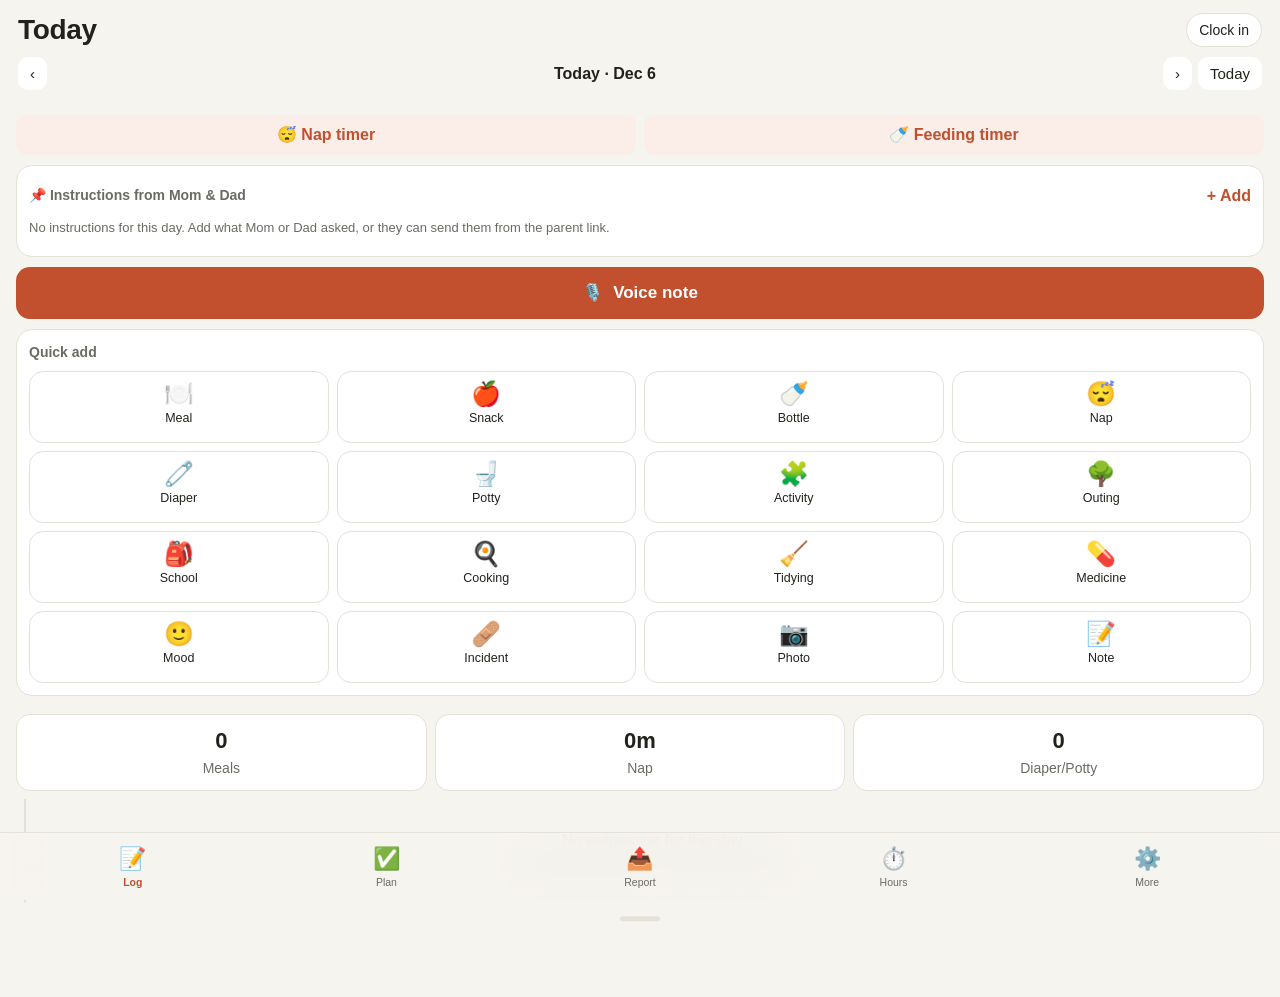
==== commit 812219e8: "Nanny Log v2.1: cooking and tidying log types, instructions from Mom and Dad (parents can send them " ====
--- a/nannylog/index.html
+++ b/nannylog/index.html
@@ -30,6 +30,7 @@
 <section class="view on" id="v-log">
   <div id="dueBox"></div>
   <div id="timerBox"></div>
+  <div id="instrBox"></div>
   <button class="big" id="voiceBtn"><span>🎙️</span> Voice note</button>
   <div class="card" style="padding:12px">
     <div class="sub" style="margin-bottom:8px;font-weight:600">Quick add</div>
@@ -165,7 +166,7 @@
     <label class="big sec" for="importFile" style="margin:0;color:var(--accent);font-size:17px">Restore from backup</label>
     <input type="file" id="importFile" accept="application/json,.json" class="sr">
   </div>
-  <p class="hint">Nanny Log v2.0</p>
+  <p class="hint">Nanny Log v2.1</p>
 </section>
 </main>
 
